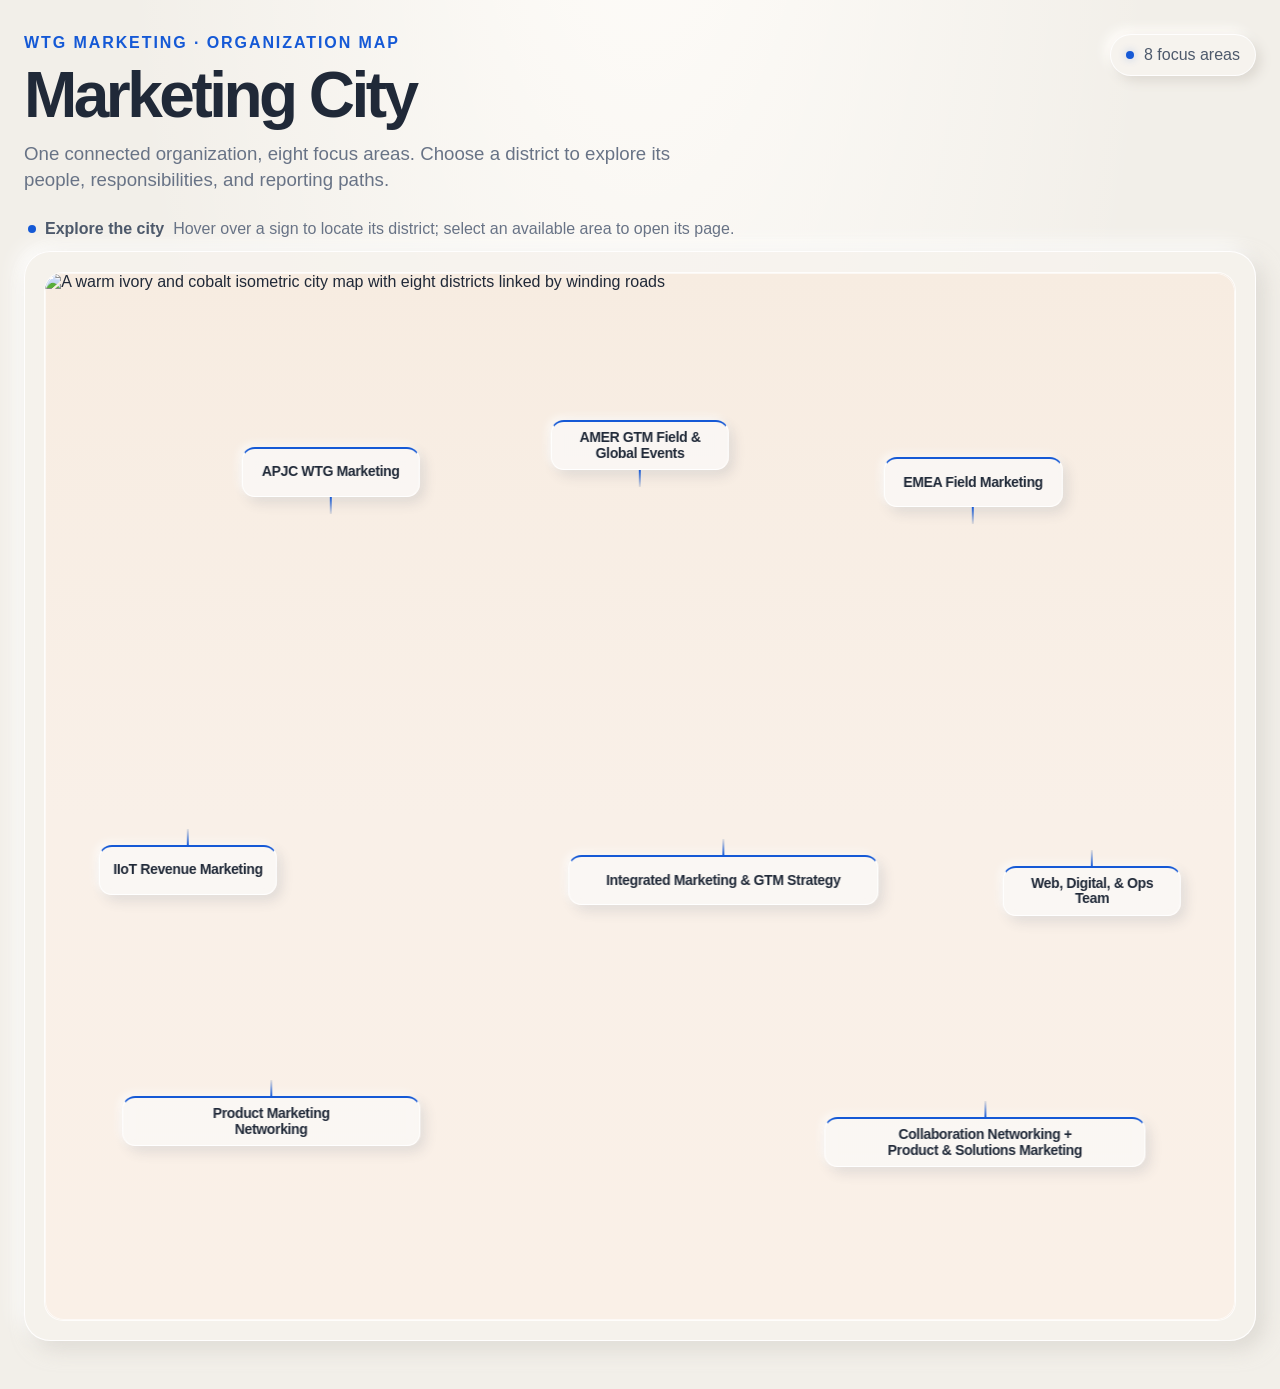
==== index.html @ 4ba30db3 "Add files via upload" ====
<!doctype html>
<html lang="en">
<head>
  <meta charset="utf-8">
  <meta name="viewport" content="width=device-width, initial-scale=1">
  <meta name="theme-color" content="#f2efe9">
  <title>WTG Marketing City</title>
  <style>
    :root {
      color-scheme: light;
      --canvas: #f2efe9;
      --panel: #f8f6f2;
      --ink: #202938;
      --muted: #687386;
      --muted-soft: #838b98;
      --blue: #1559d6;
      --line: #e0ddd7;
      font-family: Inter, ui-sans-serif, -apple-system, BlinkMacSystemFont, "Segoe UI", sans-serif;
      font-synthesis: none;
      text-rendering: optimizeLegibility;
    }
    * { box-sizing: border-box; }
    body {
      min-width: 320px;
      min-height: 100vh;
      margin: 0;
      color: var(--ink);
      background: radial-gradient(ellipse at 50% -20%, #fffdfa 0, transparent 58%), var(--canvas);
    }
    .page { width: min(100% - 48px, 1800px); margin: 0 auto; padding: 34px 0 48px; }
    .masthead { display: flex; justify-content: space-between; align-items: flex-start; gap: 28px; margin-bottom: 24px; }
    .eyebrow { margin: 0 0 12px; color: var(--blue); font-size: 12pt; font-weight: 700; letter-spacing: .12em; text-transform: uppercase; }
    h1 { margin: 0; font-size: clamp(34pt, 5vw, 48pt); line-height: .98; letter-spacing: -.055em; font-weight: 690; }
    .intro { max-width: 700px; margin: 14px 0 0; color: var(--muted); font-size: 14pt; line-height: 1.42; }
    .map-summary { display: flex; align-items: center; gap: 10px; padding: 11px 15px; border: 1px solid rgba(255,255,255,.96); border-radius: 999px; color: #4d596b; background: #f6f3ee; box-shadow: 5px 5px 12px #ddd9d2, -5px -5px 12px #fffdfa; font-size: 12pt; white-space: nowrap; }
    .map-summary::before { width: 8px; height: 8px; border-radius: 50%; background: var(--blue); content: ""; box-shadow: 0 0 9px rgba(21,89,214,.28); }
    .explore-hint { display: flex; align-items: center; gap: 9px; margin: 0 0 12px 4px; color: var(--muted); font-size: 12pt; line-height: 1.35; }
    .hint-dot { width: 8px; height: 8px; flex: 0 0 8px; border-radius: 50%; background: var(--blue); }
    .explore-hint strong { color: #4d596b; font-weight: 650; }
    .city-shell { padding: clamp(12px, 1.5vw, 22px); border: 1px solid rgba(255,255,255,.96); border-radius: 26px; background: rgba(246,243,238,.78); box-shadow: 8px 8px 20px rgba(204,200,193,.55), -7px -7px 20px rgba(255,255,255,.92); }
    .city-map { position: relative; min-height: 850px; height: min(1100px, 82vw); overflow: hidden; border: 1px solid rgba(255,255,255,.88); border-radius: 19px; isolation: isolate; background: linear-gradient(180deg, #f7ece1 0%, #f9f0e8 52%, #faf0e7 100%); }
    .city-art { position: absolute; inset: 0; z-index: 0; display: block; width: 100%; height: 100%; object-fit: contain; }
    .city-map::before { position: absolute; z-index: 1; inset: 0; background: transparent; pointer-events: none; content: ""; }
    .city-map::after { position: absolute; z-index: 4; inset: 0; border: 1px solid rgba(255,255,255,.62); border-radius: inherit; pointer-events: none; content: ""; }
    .district-card { --sign-accent: #a9b8cb; position: absolute; z-index: 2; top: var(--top); left: var(--left); display: flex; width: clamp(140px, 15%, 190px); min-height: 50px; align-items: center; justify-content: center; padding: 8px 10px; transform: translate(-50%, -50%); text-align: center; border: 1px solid rgba(255,255,255,.96); border-top: 2px solid var(--sign-accent); border-radius: 13px; color: var(--ink); background: rgba(250,248,245,.88); box-shadow: 5px 6px 13px rgba(53,67,91,.12), -3px -3px 8px rgba(255,255,255,.72); backdrop-filter: blur(6px); text-decoration: none; transition: transform .24s cubic-bezier(.2,.75,.25,1), box-shadow .24s ease, border-color .24s ease, background .24s ease; }
    .district-card.is-ready { --sign-accent: var(--blue); cursor: pointer; }
    .district-card:hover, .district-card:focus-visible, .district-card.is-active { z-index: 3; transform: translate(-50%, calc(-50% - 5px)); outline: none; border-color: #c6d6f4; background: rgba(255,254,252,.98); box-shadow: 9px 13px 24px rgba(46,66,103,.2), 0 0 0 3px rgba(21,89,214,.12); }
    .district-card:focus-visible { outline: 2px solid var(--blue); outline-offset: 3px; }
    .district-card::after { position: absolute; top: calc(100% + 1px); left: 50%; width: 2px; height: 17px; transform: translateX(-50%); background: linear-gradient(var(--sign-accent), rgba(119,139,170,.18)); content: ""; }
    .district-card[data-arrow="up"]::after { top: auto; bottom: calc(100% + 1px); background: linear-gradient(to top, var(--sign-accent), rgba(119,139,170,.18)); }
    .district-name { display: block; min-width: 0; font-size: 10.5pt; font-weight: 680; line-height: 1.1; letter-spacing: -.025em; }
    .district-card[data-area="01"] { --left: 24%; --top: 19%; }
    .district-card[data-area="02"] { --left: 50%; --top: 16.5%; }
    .district-card[data-area="03"] { --left: 78%; --top: 20%; }
    .district-card[data-area="04"] { --left: 12%; --top: 57%; }
    .district-card[data-area="05"] { --left: 57%; --top: 58%; width: clamp(250px, 26%, 330px); }
    .district-card[data-area="06"] { --left: 88%; --top: 59%; }
    .district-card[data-area="07"] { --left: 19%; --top: 81%; width: clamp(250px, 25%, 320px); }
    .district-card[data-area="08"] { --left: 79%; --top: 83%; width: clamp(270px, 27%, 330px); }
    .district-card.is-active { --sign-accent: var(--blue); }
    @media (max-width: 1000px) {
      .page { width: min(100% - 36px, 1800px); }
      .city-map { min-height: 760px; height: min(1000px, 86vw); }
      .district-card { width: clamp(128px, 15%, 170px); min-height: 48px; padding: 7px 9px; }
      .district-card[data-area="05"] { width: clamp(220px, 26%, 300px); }
      .district-card[data-area="07"] { width: clamp(220px, 25%, 280px); }
      .district-card[data-area="08"] { width: clamp(230px, 27%, 290px); }
      .district-name { font-size: 10pt; }
    }
    @media (max-width: 760px) {
      .masthead { flex-direction: column; gap: 16px; }
      .city-map { display: grid; height: auto; min-height: 0; grid-template-columns: repeat(2, minmax(0, 1fr)); gap: 10px; overflow: visible; padding: 10px; background: linear-gradient(180deg, #f7ece1 0%, #f9f0e8 52%, #faf0e7 100%); }
      .city-art { position: relative; z-index: 0; grid-column: 1 / -1; width: calc(100% + 20px); height: auto; margin: -10px -10px 4px; object-fit: contain; border-radius: 12px; }
      .district-card { position: relative; top: auto !important; left: auto !important; width: auto; min-height: 60px; padding: 8px 10px; transform: none; }
      .district-card[data-area="05"], .district-card[data-area="07"] { width: auto; }
      .district-card:hover, .district-card:focus-visible, .district-card.is-active { transform: translateY(-3px); }
      .district-card::after { display: none; }
      .city-map::before { display: none; }
      .city-map::after { z-index: 1; }
    }
    @media (max-width: 560px) {
      .page { width: min(100% - 28px, 1800px); padding-top: 25px; }
      .masthead { margin-bottom: 20px; }
      h1 { font-size: clamp(32pt, 10vw, 39pt); }
      .intro { font-size: 12pt; }
      .map-summary { font-size: 12pt; }
      .city-map { grid-template-columns: minmax(0, 1fr); }
      .city-art { grid-column: 1; }
      .district-card { min-height: 56px; padding: 8px 10px; }
      .city-shell { padding: 10px; }
    }
    @media (prefers-reduced-motion: reduce) {
      *, *::before, *::after { scroll-behavior: auto !important; transition-duration: .01ms !important; animation-duration: .01ms !important; }
      .city-art { transform: none !important; }
    }
  </style>
  <link rel="stylesheet" href="assets/layout-fixes.css">
</head>
<body>
  <main class="page">
    <header class="masthead">
      <div>
        <p class="eyebrow">WTG Marketing · Organization Map</p>
        <h1>Marketing City</h1>
        <p class="intro">One connected organization, eight focus areas. Choose a district to explore its people, responsibilities, and reporting paths.</p>
      </div>
      <div class="map-summary">8 focus areas</div>
    </header>

    <p class="explore-hint"><span class="hint-dot" aria-hidden="true"></span><strong>Explore the city</strong><span>Hover over a sign to locate its district; select an available area to open its page.</span></p>
    <section class="city-shell" aria-label="Marketing organization city map">
      <div class="city-map" id="cityMap">
        <img class="city-art" src="assets/marketing-city-ivory.png" alt="A warm ivory and cobalt isometric city map with eight districts linked by winding roads">
        <a class="district-card is-ready" data-area="01" href="apjc-wtg-marketing.html"><strong class="district-name">APJC WTG Marketing</strong></a>
        <a class="district-card is-ready" data-area="02" href="amer-gtm-field-global-events.html"><strong class="district-name">AMER GTM Field &amp; Global Events</strong></a>
        <a class="district-card is-ready" data-area="03" href="emea-field-marketing.html"><strong class="district-name">EMEA Field Marketing</strong></a>
        <a class="district-card is-ready" data-area="04" data-arrow="up" href="iiot-revenue-marketing.html"><strong class="district-name">IIoT Revenue Marketing</strong></a>
        <a class="district-card is-ready" data-area="05" data-arrow="up" href="integrated-marketing-gtm-strategy.html"><strong class="district-name">Integrated Marketing &amp; GTM Strategy</strong></a>
        <a class="district-card is-ready" data-area="06" data-arrow="up" href="web-digital-ops-team.html"><strong class="district-name">Web, Digital, &amp; Ops Team</strong></a>
        <a class="district-card is-ready" data-area="07" data-arrow="up" href="product-marketing-networking.html"><strong class="district-name">Product Marketing<br>Networking</strong></a>
        <a class="district-card is-ready" data-area="08" data-arrow="up" href="collaboration-networking-product-solutions-marketing.html"><strong class="district-name">Collaboration Networking +<br>Product &amp; Solutions Marketing</strong></a>
      </div>
    </section>
  </main>
  <script>
    const signs = [...document.querySelectorAll(".district-card[data-area]")];

    function highlightArea(area) {
      signs.forEach(sign => sign.classList.toggle("is-active", Boolean(area) && sign.dataset.area === area));
    }
    signs.forEach(sign => {
      sign.addEventListener("pointerenter", () => highlightArea(sign.dataset.area));
      sign.addEventListener("pointerleave", () => highlightArea(null));
      sign.addEventListener("focus", () => highlightArea(sign.dataset.area));
      sign.addEventListener("blur", () => highlightArea(null));
    });
  </script>
</body>
</html>
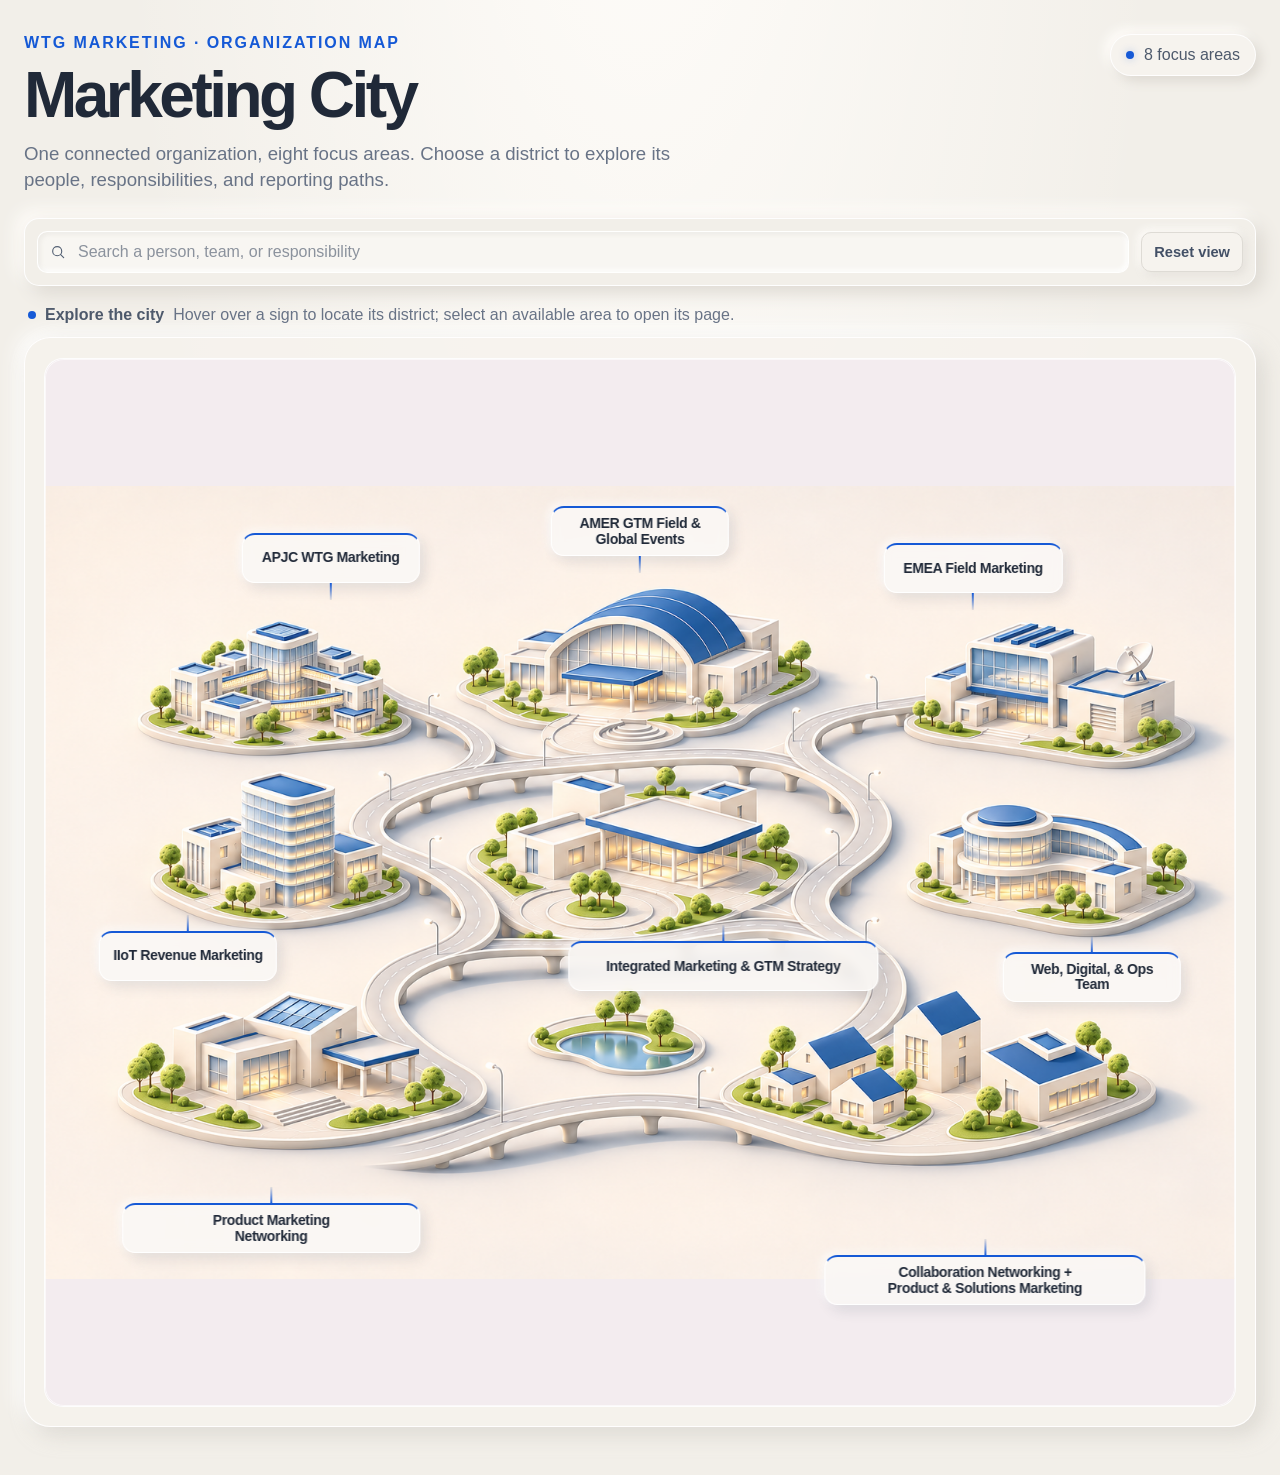
==== commit 442b7fe4: "Add files via upload" ====
--- a/index.html
+++ b/index.html
@@ -37,10 +37,34 @@
     .explore-hint { display: flex; align-items: center; gap: 9px; margin: 0 0 12px 4px; color: var(--muted); font-size: 12pt; line-height: 1.35; }
     .hint-dot { width: 8px; height: 8px; flex: 0 0 8px; border-radius: 50%; background: var(--blue); }
     .explore-hint strong { color: #4d596b; font-weight: 650; }
+    .city-toolbar { display: flex; align-items: center; gap: 12px; margin: 0 0 18px; padding: 12px; border: 1px solid rgba(255,255,255,.96); border-radius: 15px; background: #f2efe9; box-shadow: 7px 7px 18px #ddd9d2, -7px -7px 18px #fffdfa; }
+    .city-search-wrap { position: relative; flex: 1; }
+    .city-search-icon { position: absolute; top: 50%; left: 13px; width: 16px; height: 16px; transform: translateY(-50%); color: #546174; pointer-events: none; }
+    #citySearch { width: 100%; min-height: 42px; padding: 0 40px; color: var(--ink); border: 1px solid rgba(255,255,255,.96); border-radius: 10px; outline: 0; background: #f8f6f2; box-shadow: inset 2px 2px 5px rgba(188,184,177,.2), inset -2px -2px 5px #fff; font-size: 12pt; }
+    #citySearch::placeholder { color: #8b929d; }
+    #citySearch:focus { border-color: rgba(21,89,214,.48); background: #fff; }
+
+    .city-toolbar { position: relative; z-index: 10; }
+    .city-search-results { position: absolute; top: calc(100% + 8px); left: 12px; z-index: 20; width: calc(100% - 122px); max-height: min(420px, 60vh); overflow: auto; padding: 7px; border: 1px solid rgba(255,255,255,.98); border-radius: 14px; background: #f8f6f2; box-shadow: 8px 12px 28px rgba(47,55,68,.18), -4px -4px 12px #fff; }
+    .city-search-results[hidden] { display: none; }
+    .city-search-option { display: grid; grid-template-columns: minmax(0,1fr) auto; gap: 2px 12px; width: 100%; padding: 10px 12px; border: 0; border-radius: 9px; color: var(--ink); background: transparent; text-align: left; text-decoration: none; cursor: pointer; }
+    .city-search-option:hover, .city-search-option.is-active, .city-search-option:focus-visible { outline: none; background: #eaf0fa; }
+    .city-search-option strong { overflow: hidden; font-size: 11pt; font-weight: 680; text-overflow: ellipsis; white-space: nowrap; }
+    .city-search-option small { grid-column: 1 / -1; overflow: hidden; color: var(--muted); font-size: 9.5pt; line-height: 1.25; text-overflow: ellipsis; white-space: nowrap; }
+    .city-search-option .result-area { grid-column: 2; grid-row: 1; align-self: center; color: var(--blue); font-size: 9pt; text-align: right; }
+    .city-search-empty { padding: 13px 12px; color: var(--muted); font-size: 10.5pt; }
+    @media (max-width: 760px) { .city-search-results { top: calc(100% + 8px); left: 12px; width: calc(100% - 24px); } }
+
+    .city-search-clear, .city-search-reset { min-height: 40px; padding: 0 12px; border: 1px solid #dedbd5; border-radius: 10px; color: #435066; background: #f6f3ee; box-shadow: 3px 3px 8px rgba(203,199,192,.35), -3px -3px 8px #fffdfa; cursor: pointer; font-size: 11pt; font-weight: 620; }
+    .city-search-clear { display: none; position: absolute; top: 50%; right: 7px; width: 28px; height: 28px; min-height: 0; padding: 0; transform: translateY(-50%); border: 0; background: transparent; box-shadow: none; }
+    .city-search-wrap.has-value .city-search-clear { display: block; }
+    .city-search-clear:hover, .city-search-reset:hover { color: var(--blue); border-color: #c8d6f0; }
+    .city-empty-state { display: none; margin: 16px 0 0; padding: 24px; color: var(--muted); text-align: center; border: 1px dashed #c9c6c0; border-radius: 14px; }
+    .district-card.search-hidden { display: none; }
     .city-shell { padding: clamp(12px, 1.5vw, 22px); border: 1px solid rgba(255,255,255,.96); border-radius: 26px; background: rgba(246,243,238,.78); box-shadow: 8px 8px 20px rgba(204,200,193,.55), -7px -7px 20px rgba(255,255,255,.92); }
-    .city-map { position: relative; min-height: 850px; height: min(1100px, 82vw); overflow: hidden; border: 1px solid rgba(255,255,255,.88); border-radius: 19px; isolation: isolate; background: linear-gradient(180deg, #f7ece1 0%, #f9f0e8 52%, #faf0e7 100%); }
+    .city-map { position: relative; min-height: 850px; height: min(1100px, 82vw); overflow: hidden; border: 1px solid rgba(255,255,255,.88); border-radius: 19px; isolation: isolate; background: #f3ecef; }
     .city-art { position: absolute; inset: 0; z-index: 0; display: block; width: 100%; height: 100%; object-fit: contain; }
-    .city-map::before { position: absolute; z-index: 1; inset: 0; background: transparent; pointer-events: none; content: ""; }
+    .city-map::before { display: none; }
     .city-map::after { position: absolute; z-index: 4; inset: 0; border: 1px solid rgba(255,255,255,.62); border-radius: inherit; pointer-events: none; content: ""; }
     .district-card { --sign-accent: #a9b8cb; position: absolute; z-index: 2; top: var(--top); left: var(--left); display: flex; width: clamp(140px, 15%, 190px); min-height: 50px; align-items: center; justify-content: center; padding: 8px 10px; transform: translate(-50%, -50%); text-align: center; border: 1px solid rgba(255,255,255,.96); border-top: 2px solid var(--sign-accent); border-radius: 13px; color: var(--ink); background: rgba(250,248,245,.88); box-shadow: 5px 6px 13px rgba(53,67,91,.12), -3px -3px 8px rgba(255,255,255,.72); backdrop-filter: blur(6px); text-decoration: none; transition: transform .24s cubic-bezier(.2,.75,.25,1), box-shadow .24s ease, border-color .24s ease, background .24s ease; }
     .district-card.is-ready { --sign-accent: var(--blue); cursor: pointer; }
@@ -55,8 +79,8 @@
     .district-card[data-area="04"] { --left: 12%; --top: 57%; }
     .district-card[data-area="05"] { --left: 57%; --top: 58%; width: clamp(250px, 26%, 330px); }
     .district-card[data-area="06"] { --left: 88%; --top: 59%; }
-    .district-card[data-area="07"] { --left: 19%; --top: 81%; width: clamp(250px, 25%, 320px); }
-    .district-card[data-area="08"] { --left: 79%; --top: 83%; width: clamp(270px, 27%, 330px); }
+    .district-card[data-area="07"] { --left: 19%; --top: 83%; width: clamp(250px, 25%, 320px); }
+    .district-card[data-area="08"] { --left: 79%; --top: 88%; width: clamp(270px, 27%, 330px); }
     .district-card.is-active { --sign-accent: var(--blue); }
     @media (max-width: 1000px) {
       .page { width: min(100% - 36px, 1800px); }
@@ -69,7 +93,9 @@
     }
     @media (max-width: 760px) {
       .masthead { flex-direction: column; gap: 16px; }
-      .city-map { display: grid; height: auto; min-height: 0; grid-template-columns: repeat(2, minmax(0, 1fr)); gap: 10px; overflow: visible; padding: 10px; background: linear-gradient(180deg, #f7ece1 0%, #f9f0e8 52%, #faf0e7 100%); }
+      .city-toolbar { flex-wrap: wrap; }
+      .city-search-wrap { flex-basis: 100%; }
+      .city-map { display: grid; height: auto; min-height: 0; grid-template-columns: repeat(2, minmax(0, 1fr)); gap: 10px; overflow: visible; padding: 10px; background: #f3ecef; }
       .city-art { position: relative; z-index: 0; grid-column: 1 / -1; width: calc(100% + 20px); height: auto; margin: -10px -10px 4px; object-fit: contain; border-radius: 12px; }
       .district-card { position: relative; top: auto !important; left: auto !important; width: auto; min-height: 60px; padding: 8px 10px; transform: none; }
       .district-card[data-area="05"], .district-card[data-area="07"] { width: auto; }
@@ -107,33 +133,153 @@
       <div class="map-summary">8 focus areas</div>
     </header>
 
+    <div class="city-toolbar" role="search" aria-label="Search people and focus areas">
+      <label class="city-search-wrap">
+        <svg class="city-search-icon" viewBox="0 0 24 24" fill="none" aria-hidden="true"><circle cx="10.8" cy="10.8" r="6.8" stroke="currentColor" stroke-width="1.7"/><path d="m16 16 4.5 4.5" stroke="currentColor" stroke-width="1.7" stroke-linecap="round"/></svg>
+        <input id="citySearch" type="text" placeholder="Search a person, team, or responsibility" autocomplete="off" role="combobox" aria-autocomplete="list" aria-controls="citySearchResults" aria-expanded="false" aria-label="Search a person, team, or responsibility">
+        <button class="city-search-clear" type="button" aria-label="Clear search">×</button>
+      </label>
+      <div class="city-search-results" id="citySearchResults" role="listbox" aria-label="People matches" hidden></div>
+      <button class="city-search-reset" type="button">Reset view</button>
+    </div>
+
     <p class="explore-hint"><span class="hint-dot" aria-hidden="true"></span><strong>Explore the city</strong><span>Hover over a sign to locate its district; select an available area to open its page.</span></p>
     <section class="city-shell" aria-label="Marketing organization city map">
       <div class="city-map" id="cityMap">
         <img class="city-art" src="assets/marketing-city-ivory.png" alt="A warm ivory and cobalt isometric city map with eight districts linked by winding roads">
-        <a class="district-card is-ready" data-area="01" href="apjc-wtg-marketing.html"><strong class="district-name">APJC WTG Marketing</strong></a>
-        <a class="district-card is-ready" data-area="02" href="amer-gtm-field-global-events.html"><strong class="district-name">AMER GTM Field &amp; Global Events</strong></a>
-        <a class="district-card is-ready" data-area="03" href="emea-field-marketing.html"><strong class="district-name">EMEA Field Marketing</strong></a>
-        <a class="district-card is-ready" data-area="04" data-arrow="up" href="iiot-revenue-marketing.html"><strong class="district-name">IIoT Revenue Marketing</strong></a>
-        <a class="district-card is-ready" data-area="05" data-arrow="up" href="integrated-marketing-gtm-strategy.html"><strong class="district-name">Integrated Marketing &amp; GTM Strategy</strong></a>
-        <a class="district-card is-ready" data-area="06" data-arrow="up" href="web-digital-ops-team.html"><strong class="district-name">Web, Digital, &amp; Ops Team</strong></a>
-        <a class="district-card is-ready" data-area="07" data-arrow="up" href="product-marketing-networking.html"><strong class="district-name">Product Marketing<br>Networking</strong></a>
-        <a class="district-card is-ready" data-area="08" data-arrow="up" href="collaboration-networking-product-solutions-marketing.html"><strong class="district-name">Collaboration Networking +<br>Product &amp; Solutions Marketing</strong></a>
+        <a class="district-card is-ready" data-area="01" data-search="APJC WTG Marketing — Team Map Back to Marketing City APJC WTG Marketing Team FY27 Meet the APJC marketing team, explore its regional focus areas, and find the right person to connect with. FTE Contractor SOW × Reset view Saleema Syed VP, GTM &amp; Growth Marketing Collab · Networking · Infra · IIoT FTE Leadership support Kendys Carrizo Executive Assistant FTE Savannah Ober Chief of Staff FTE APJC WTG Marketing Chris Bowman Sr Director of Marketing APJC FTE Focus areas Regional Product &amp; Solutions Marketing ZL Zijin Lim (CO/EN) Regional Product &amp; Solutions Marketing Leader · APJC FTE RW Roslyn Wong (IWE) Intelligent Workplaces Marketing Manager · APJC FTE CY Cindy Yeo (CO) Collaboration Marketing Manager (Suite &amp; CX) · APJC Contractor SS Shelley Staub (EN) Networking Marketing Manager · APJC Contractor India Marketing &amp; Demand Centre SP Srisha Permude India Marketing and Demand Centre Manager · APJC FTE Demand generation &amp; operations SS Sumeet Singh APJC LDR Manager · Lead Development Team SOW YP Yamini Prashar Lead Development Rep · APJC CX / Calling / Suite SOW VK Vibha Khosla Lead Development Rep · APJC CX / Calling / Suite SOW SS Shristi Singh APJC Ops and lead acceleration SOW SK Sanjana Kumari Lead Development Rep · APJC CX / Calling / Suite SOW NS Nikita Singh CX / EN Events lead SOW MK Manish Kumar Lead Development Rep · APJC IW SOW Japan Marketing AY Aiko Yasuda Japan Marketing Manager FTE ANZ Marketing TB TBH ANZ Marketing Manager Open headcount Asia Field Marketing YM Yukako Muramatsu Asia Field Marketing Manager (GC / KR / ASEAN) Contractor No people match that search. Team map · Return to Marketing City" href="apjc-wtg-marketing.html"><strong class="district-name">APJC WTG Marketing</strong></a>
+        <a class="district-card is-ready" data-area="02" data-search="AMER GTM Field &amp; Global Events — Team Map Back to Marketing City AMER GTM Field &amp; Global Events Meet the field marketing and global events teams supporting regional programs and customer experiences. FTE Contractor Open headcount × Reset view Saleema Syed VP, GTM &amp; Growth Marketing Collab · Networking · Infra · IIoT FTE Leadership support Kendys Carrizo Executive Assistant FTE Savannah Ober Chief of Staff FTE AMER GTM Field &amp; Global Events JB Julie Berg Director, AMER GTM Field &amp; Global Events FTE Focus areas AMER Field Marketing Bailee Marcum Leader, AMER Field Marketing FTE Team Julia Hart Digital, ABX &amp; Partner Lead FTE Taylor Uptagrafft Strategic Program Lead FTE Ileana Flores Regional Execution Lead FTE AA Adesuwa Avere Operations Coordinator Contractor Field Marketing Samantha Johnson Lead, Field Marketing FTE Regional Field Marketing Hayley Miller Field Marketing Manager FTE Marketing Programs Russ LaFleur Marketing Manager FTE Marketing Programs Ashley Taylor Marketing Manager FTE AH Anne Heitman Marketing Manager Contractor EP Elizabeth Prince Marketing Manager Contractor Global Events Lisa Vogel Leader, Global Events Manager FTE Team OH Open Headcount Global Events Manager · Sponsorships &amp; Partner Conferences Open headcount Joanna Johnson Global Events Manager FTE Yvonne deFuria Global Events Manager FTE Marketing Programs JP Joe Panzarella Marketing Manager Contractor Global Events Brittany Lewis Global Events Manager FTE No people match that search. Team map · Return to Marketing City" href="amer-gtm-field-global-events.html"><strong class="district-name">AMER GTM Field &amp; Global Events</strong></a>
+        <a class="district-card is-ready" data-area="03" data-search="EMEA Field Marketing — Team Map Back EMEA Field Marketing Meet the people behind EMEA Field Marketing, explore the focus areas, and find the right person for a question. 18 people · 5 focus areas FTE Contractor Maternity Leave Search people and responsibilities × Select a person to open their profile Reset view Saleema Syed VP, GTM &amp; Growth Marketing Collab · Networking · Infra · IIoT Leadership support Kendys Carrizo Executive Assistant Savannah Ober Chief of Staff EMEA Field Marketing Blossom Furtado Director Marketing, WTG Focus areas Click a person to view responsibilities and reporting path Collab Field &amp; Partner Marketing Natasha Patel MEA WTG Marketing Lead FTE MM Magali Mitaux South WTG Marketing Lead FTE NJ Nicholo Jallores Collaboration Marketing Manager FTE TG Tash Gardner UK&amp;I WTG Marketing Lead FTE NL Natalia Lysenko Germany &amp; North WTG Marketing Lead FTE TM Tijana Marjanovic WTG Events Manager Contractor EN Product Events Team Amy Newton Devices, CX, MSFT &amp; Networking Marketing Lead Maternity Leave KS Katie Sneddon WTG Events Manager FTE GH Gillian Harris (Mat Cover) Senior Marketing Manager Contractor MM Marie Morkeh-Yamson Networking Events Manager Contractor JC Joanna Cappalonga Networking Events Manager Contractor IWE Field Marketing YS Yeshima Singh IWE Events Manager Contractor Demand Generation Rachel Parkins Collaboration Marketing Manager Maternity Leave PMO AP Alisha Pinto WTG Marketing Operations Manager FTE No matches. Try a person, team, or responsibility. People directory SS Person name Responsibilities Reporting path Who to contact Contact details aren’t included in this sample. Use the reporting path above to find the next person to ask." href="emea-field-marketing.html"><strong class="district-name">EMEA Field Marketing</strong></a>
+        <a class="district-card is-ready" data-area="04" data-search="IIoT Revenue Marketing — Team Map Back IIoT Revenue Marketing A clear view of the people, teams, and responsibilities behind Revenue Marketing. Select anyone to see what they do and where to go with a question. 10 people · 4 focus areas FTE Contractor Search people and responsibilities × Select a person to open their profile Reset view Saleema Syed VP, GTM &amp; Growth Marketing Collab · Networking · Infra · IIoT Leadership support Kendys Carrizo Executive Assistant Savannah Ober Chief of Staff IIoT Revenue Marketing Olivia Vickers Revenue Marketing Leader, IIoT · Leads four focus areas FTE Focus areas Click a person to view responsibilities and reporting path Digital &amp; Physical Events CG Christina Gonzalez Event Marketing Contractor SEO / AEO JM Jennifer McHugh Customer Marketing FTE Social, Creative, Brand SS Savanna Simmank Brand Marketing FTE Email Campaigns, ABM, SalesConnect TE Tory Elliot Lifecycle Marketing FTE SN Sunilkumar Nejakar Digital Marketing Manager Contractor BW Bridget Wald Digital Marketing Manager Contractor No matches. Try a person, team, or responsibility. People directory SS Person name Responsibilities Reporting path Who to contact Contact details aren’t included in this sample. Use the reporting path above to find the next person to ask." data-arrow="up" href="iiot-revenue-marketing.html"><strong class="district-name">IIoT Revenue Marketing</strong></a>
+        <a class="district-card is-ready" data-area="05" data-search="Integrated Marketing &amp; GTM Strategy — Team Map Back to Marketing City Integrated Marketing &amp; GTM Strategy Explore the teams shaping integrated campaigns, marketing strategy, global programs, and go-to-market execution. FTE Contractor × Reset view Saleema Syed VP, GTM &amp; Growth Marketing Collab · Networking · Infra · IIoT FTE Leadership support Kendys Carrizo Executive Assistant FTE Savannah Ober Chief of Staff FTE Integrated Marketing &amp; GTM Strategy Ian Michiels Sr. Director, WTG Marketing Strategy &amp; GTM Execution FTE Leadership support VG Vanessa Garcia Executive Assistant Contractor Focus areas Collaboration Global Integrated &amp; ABM RR Robyn Rawlings Sr. Director, Campaigns, Content &amp; Performance Marketing FTE Content &amp; Campaigns DS Derek Stevens Marketing Manager FTE CB Caitlin Barrett Marketing Manager FTE IT Iringa Triplett Webinar Program Contractor LY Lisa Young Copy Editor / Writer Contractor Performance Marketing CM Cristal Marquez Marketing Manager FTE KC Kristin Cowhey Adoption Programs, User Group &amp; Experts FTE Global ABX &amp; SDRs JC Joyce Chuang Director, Marketing FTE TK Tina Kuan Leader, Marketing FTE MN Mark Neath Leader, Business Development FTE TC Tim Colegate-Smith Business Development Manager FTE JF John Ferreira Business Development Manager FTE DF Donnell Fields Business Development Manager Contractor TB TBH Business Development Manager Contractor BH Bruce Hayes Program Lead (CTO) Contractor DK Dominika Karpiuk Business Development Rep (CTO) Contractor PT Paul Trauberman Business Development Rep (CTO) Contractor WH Warrne Ham Business Development Rep (CTO) Contractor WTG Marketing Strategy &amp; PMO PMO NC Nidhima Chadha Project / Program Management FTE LN Laura Nelson Project / Program Management Contractor Strategy &amp; GTM Networking PMM &amp; Central Marketing Liaison AP Andrew Pearson Director, Marketing FTE Infra GTM Strategy No people match that search. Team map · Return to Marketing City" data-arrow="up" href="integrated-marketing-gtm-strategy.html"><strong class="district-name">Integrated Marketing &amp; GTM Strategy</strong></a>
+        <a class="district-card is-ready" data-area="06" data-search="Web, Digital &amp; Ops Team — Team Map Back to Marketing City Web, Digital &amp; Ops Team Explore the teams building digital experiences, marketing operations, analytics, and web strategy. FTE Contractor × Reset view Saleema Syed VP, GTM &amp; Growth Marketing Collab · Networking · Infra · IIoT FTE Leadership support Kendys Carrizo Executive Assistant FTE Savannah Ober Chief of Staff FTE Web, Digital &amp; Ops Team Pradeep Dasarathan Sr. Director – Web &amp; Digital Marketing, Collaboration FTE Leadership support SU Silva Umarova Project Manager Contractor Focus areas Platform &amp; Insights JP John Paccio Leader, Platform &amp; Insights · San Jose FTE Team GW Graham Williams Business Intelligence Manager FTE MD Meghana Dayananda Developer FTE Marketing Analytics MS Megan Smith Leader, Marketing Analytics · San Jose FTE Marketing Ops &amp; Web Execution VN Vijay Neelakandan Leader, Web &amp; Marketing Ops · San Jose FTE Team GC Gowreeswaran Chandrasekaran UI Engineer FTE AG Akshara Giridhara QA Engineer FTE RV Rahul Vilas Kulkarni Adobe Architect &amp; Software Engineer FTE RG Ranjithreddy Gutha Localization &amp; MarTech Developer FTE DC Dana Ciarlariello Marketing Ops Manager FTE PCS Punith C S Developer FTE BD Bhushan Bhim Divale Developer FTE Web Strategy &amp; SEO Marketing JW James Williams Leader, Web Strategy (Webex.com, CPaaS) Digital Marketing · UK FTE Team RJ Rhys Jones Digital Marketing &amp; Marketing Ops FTE IT Isobel Trimble Digital Marketing FTE AC Adam Cummings Developer FTE No people match that search. Team map · Return to Marketing City" data-arrow="up" href="web-digital-ops-team.html"><strong class="district-name">Web, Digital, &amp; Ops Team</strong></a>
+        <a class="district-card is-ready" data-area="07" data-search="Product Marketing Networking — Team Map Back to Marketing City Product Marketing Networking Explore the teams shaping Networking PINs, Platform, API, Assurance, and Industry product marketing. FTE Contractor × Reset view Bassam Khan VP, Product Marketing Networking FTE Leadership support VG Vanessa Garcia Executive Assistant Contractor JF Juliet Friedman Chief of Staff FTE Focus areas Networking PINs GS Grant Shirk (CA) Sr. Director · Product Marketing, Networking PINs FTE Wireless and IoT JT Josh van Tonder Director, Wireless FTE AN Amrit Nijjer Wireless FTE LA Lesly Anzo Wireless, Sensors FTE Switching TC Thomas Clavel Director, Switching FTE GG Gabriel Geller Switching · On leave FTE SF Summer Faruqi Switching FTE AC Albert Chiang Switching Contractor SH Sophia Hsieh Switching Contractor Routing KG Kiran Ghodgegaonkar Director, Routing FTE DC Devin Creer Routing, Security &amp; PQC FTE AS Abdi Saeedabadi Routing, AI Infra &amp; Unified Branch FTE IIoT PP Preethy Padmanabhan (CA) Director, Industrial FTE FM Fabien Maisl Product Marketing Leader FTE EK Emily Kasman Transportation &amp; Industrial Security FTE JF John Filitz Industrial Security FTE HT Henry Teichert Industrial Routing and Utilities FTE PC Patricia Costa Industrial Wireless, Oil &amp; Gas FTE EK Eric Kim PMM, Industrial AI FTE EH Erin Hatfield PMM, Enablement and Launch Ops Contractor Platform, API, Assurance Networking Platforms MK Miriam Kung Networking Platforms FTE MA Monisha Alfaro Licensing &amp; Workflows FTE API and Marketplace NN Ana Nennig Marketplace, Dev &amp; API FTE AK Alex Kim PMM, API Contractor Assurance DP David Puzas ThousandEyes &amp; Assurance FTE JZ Jonathan Zarkower Employee Digital Experience &amp; Competitive Intelligence FTE Industry AL Ana Leung Verticals, Industry, Competitive Marketing Contractor No people match that search. Team map · Return to Marketing City" data-arrow="up" href="product-marketing-networking.html"><strong class="district-name">Product Marketing<br>Networking</strong></a>
+        <a class="district-card is-ready" data-area="08" data-search="Collaboration Networking + Product &amp; Solutions Marketing — Team Map Back to Marketing City Collaboration Networking + Product &amp; Solutions Marketing Explore the teams supporting customer and employee experiences, training, collaboration, networking, and future-proof workplace solutions. FTE Contractor Open headcount × Reset view Craig Burnham VP · Product Marketing, Collaboration Solutions Marketing, FPW FTE Leadership support Kendys Carrizo Executive Assistant FTE AC Amanda Crain Chief of Staff FTE Focus areas Customer Experience MP Manu Parhar Director, Product Marketing FTE Team JS Jessica Smith Director, Product Marketing (CCaaS) FTE PG Paula Goldrich Leader, Marketing (CPaaS) FTE SW Sam Watson Product Marketing Manager FTE Employee Experience CL Caitlin Lacey Director, Product Marketing FTE Suite TT Tenev Takahashi Product Marketing Manager FTE MS Molita Sorishochamaki Product Marketing Manager FTE Devices AJ Andy Johnston Leader, Product Marketing FTE MS Marte Sannesmoen Product Marketing Manager FTE GG György Gyarmati Product Marketing Manager FTE MR Marisa Rutti Product Marketing Manager FTE Customer Training (Webex Academy) CW Caroline Wright Director, Learning &amp; Development FTE Webex Training LH Laura Hamill Leader, Webex Training FTE Team CD Clare Davis Webex Trainer FTE SP Susan Parrish Webex Trainer FTE VM Vanesa Melendez Webex Trainer Contractor Learning Content AM Arnold Murray Leader, Learning Content FTE Team CR Caroline Reilly Instructional Designer Contractor JB Jamie Bissonnette Instructional Designer FTE DG Dan Gallant Instructional Designer FTE JJ Joseph Jenkins Instructional Designer Contractor AP Aadila Patel Instructional Designer Contractor AS Alexandra Scarpello Instructional Designer Contractor Learning Experience JH Jeff Hubbard Leader, Learning Experience FTE Team DW Donna Wyvill Experience Admin Contractor EN Emanuel Nascimento Instructional Designer Contractor Solutions Marketing, Future Proof Workplace SE Scott Edwards Director, Solutions &amp; Customer Advocacy FTE Launches CT Christina Torok (WA) Director, Product Marketing FTE Team JP Jill Purse Product Marketing Manager (Networking) FTE SS Shilpi Sneha Product Marketing Manager (Networking) FTE LR Lindsey Rein Launches Marketing (Collab) Contractor TB TBH — Leader Solutions Marketing · Req 2015383 Open headcount Customer Advocacy CG Courtenay Godshall Director, Product Marketing FTE Team DW Dik Whitten Marketing Manager FTE ML Melody Leatherbury Marketing Manager FTE TB TBH — Customer Advocacy Customer Advocacy Marketing Manager · Req 2016128 Open headcount AgenticOps KR Kris Rangarajan AgenticOps &amp; Thought Leadership FTE Team GM George Mokdessi Product Marketing Manager FTE KH Karen Hobert Program Manager Contractor TB TBH — Senior Solutions Marketing AI for EN · Req 2015081 Open headcount TB TBH — Content Marketing Marketing Manager, AI for EN · Req 2015080 Open headcount No people match that search. Team map · Return to Marketing City" data-arrow="up" href="collaboration-networking-product-solutions-marketing.html"><strong class="district-name">Collaboration Networking +<br>Product &amp; Solutions Marketing</strong></a>
       </div>
     </section>
+    <p class="city-empty-state" role="status">No people or focus areas match that search.</p>
   </main>
+  <script src="assets/people-directory.js"></script>
   <script>
     const signs = [...document.querySelectorAll(".district-card[data-area]")];
-
-    function highlightArea(area) {
-      signs.forEach(sign => sign.classList.toggle("is-active", Boolean(area) && sign.dataset.area === area));
-    }
+    const citySearch = document.querySelector("#citySearch");
+    const citySearchWrap = document.querySelector(".city-search-wrap");
+    const citySearchClear = document.querySelector(".city-search-clear");
+    const citySearchReset = document.querySelector(".city-search-reset");
+    const resultsMenu = document.querySelector("#citySearchResults");
+    const cityEmptyState = document.querySelector(".city-empty-state");
+    const people = window.PEOPLE_DIRECTORY || [];
+    let activeResult = -1;
+    let currentMatches = [];
+
+    const normalize = value => value.normalize("NFD").replace(/[\u0300-\u036f]/g, "").toLocaleLowerCase().replace(/\s+/g, " ").trim();
+    const closeResults = () => {
+      resultsMenu.hidden = true;
+      citySearch.setAttribute("aria-expanded", "false");
+      citySearch.removeAttribute("aria-activedescendant");
+      activeResult = -1;
+    };
+    const setActiveResult = index => {
+      const options = [...resultsMenu.querySelectorAll("[role=option]")];
+      if (!options.length) return;
+      activeResult = (index + options.length) % options.length;
+      options.forEach((option, i) => {
+        const active = i === activeResult;
+        option.classList.toggle("is-active", active);
+        option.setAttribute("aria-selected", String(active));
+      });
+      citySearch.setAttribute("aria-activedescendant", options[activeResult].id);
+      options[activeResult].scrollIntoView({ block: "nearest" });
+    };
+    const openPerson = person => {
+      const target = new URL(person.href, window.location.href);
+      target.searchParams.set("q", person.name);
+      window.location.href = target.href;
+    };
+    const renderResults = (matches, query) => {
+      resultsMenu.replaceChildren();
+      activeResult = -1;
+      if (!query) { closeResults(); return; }
+      if (!matches.length) {
+        const empty = document.createElement("div");
+        empty.className = "city-search-empty";
+        empty.textContent = "No people match that search.";
+        resultsMenu.append(empty);
+      } else {
+        matches.forEach((person, index) => {
+          const option = document.createElement("a");
+          option.className = "city-search-option";
+          option.id = `citySearchOption${index}`;
+          option.setAttribute("role", "option");
+          option.setAttribute("aria-selected", "false");
+          const destination = new URL(person.href, window.location.href);
+          if (person.kind === "area") {
+            destination.searchParams.set("q", query);
+            destination.searchParams.delete("person");
+          } else {
+            destination.searchParams.delete("q");
+            destination.searchParams.set("person", person.name);
+          }
+          option.href = destination.href;
+          option.addEventListener("pointerenter", () => setActiveResult(index));
+          const name = document.createElement("strong");
+          name.textContent = person.name;
+          const area = document.createElement("span");
+          area.className = "result-area";
+          area.textContent = person.kind === "area" ? "Focus area" : person.areas.length > 1 ? `${person.areas.length} focus areas` : person.areas[0];
+          const detail = document.createElement("small");
+          detail.textContent = person.kind === "area" ? "Open this area" : person.title || person.areas.join(" · ");
+          option.append(name, area, detail);
+          resultsMenu.append(option);
+        });
+      }
+      resultsMenu.hidden = false;
+      citySearch.setAttribute("aria-expanded", "true");
+    };
+    function filterDistricts() {
+      const rawQuery = citySearch.value.trim();
+      const query = normalize(rawQuery);
+      citySearchWrap.classList.toggle("has-value", Boolean(rawQuery));
+      currentMatches = query ? people.filter(person => normalize(`${person.name} ${person.title} ${person.areas.join(" ")}`).includes(query)) : [];
+      const areaMatches = query ? signs
+        .filter(sign => normalize(sign.querySelector(".district-name")?.textContent || "").includes(query))
+        .map(sign => ({ name: sign.querySelector(".district-name")?.textContent.trim() || "Focus area", title: "", areas: [], href: sign.getAttribute("href"), kind: "area" })) : [];
+      currentMatches.sort((a, b) => {
+        const an = normalize(a.name), bn = normalize(b.name);
+        const ar = an === query ? 0 : an.startsWith(query) ? 1 : 2;
+        const br = bn === query ? 0 : bn.startsWith(query) ? 1 : 2;
+        return ar - br || an.localeCompare(bn);
+      });
+      const matchingPages = new Set([...currentMatches, ...areaMatches].map(person => person.href));
+      signs.forEach(sign => {
+        const areaMatch = query && normalize(sign.querySelector(".district-name")?.textContent || "").includes(query);
+        sign.classList.toggle("search-hidden", Boolean(query) && !matchingPages.has(sign.getAttribute("href")) && !areaMatch);
+      });
+      if (cityEmptyState) cityEmptyState.style.display = query && !currentMatches.length && !signs.some(sign => !sign.classList.contains("search-hidden")) ? "block" : "none";
+      renderResults([...areaMatches, ...currentMatches], rawQuery);
+    }
+
+    citySearch.addEventListener("input", filterDistricts);
+    citySearch.addEventListener("focus", () => { if (citySearch.value.trim()) filterDistricts(); });
+    citySearch.addEventListener("keydown", event => {
+      const options = resultsMenu.querySelectorAll("[role=option]");
+      if (event.key === "ArrowDown" && !resultsMenu.hidden && options.length) { event.preventDefault(); setActiveResult(activeResult + 1); }
+      else if (event.key === "ArrowUp" && !resultsMenu.hidden && options.length) { event.preventDefault(); setActiveResult(activeResult < 0 ? options.length - 1 : activeResult - 1); }
+      else if (event.key === "Enter" && !resultsMenu.hidden && activeResult >= 0 && options[activeResult]) { event.preventDefault(); options[activeResult].click(); }
+      else if (event.key === "Escape") closeResults();
+    });
+    citySearchClear.addEventListener("click", () => { citySearch.value = ""; filterDistricts(); citySearch.focus(); });
+    citySearchReset.addEventListener("click", () => { citySearch.value = ""; filterDistricts(); citySearch.focus(); });
+    document.addEventListener("pointerdown", event => { if (!event.target.closest(".city-toolbar")) closeResults(); });
     signs.forEach(sign => {
       sign.addEventListener("pointerenter", () => highlightArea(sign.dataset.area));
       sign.addEventListener("pointerleave", () => highlightArea(null));
       sign.addEventListener("focus", () => highlightArea(sign.dataset.area));
       sign.addEventListener("blur", () => highlightArea(null));
     });
+    const initialQuery = new URLSearchParams(window.location.search).get("q");
+    if (initialQuery) citySearch.value = initialQuery;
+    filterDistricts();
   </script>
 </body>
 </html>
--- a/assets/layout-fixes.css
+++ b/assets/layout-fixes.css
@@ -0,0 +1,88 @@
+/* Shared small-screen wrapping and card rhythm for all focus-area pages. */
+html,
+body {
+  width: 100%;
+  max-width: 100%;
+  overflow-x: clip;
+}
+
+.page,
+.shell,
+#app,
+.group-grid,
+.group,
+.domain-grid,
+.domain,
+.specialty-grid,
+.specialty,
+.division,
+.team-column,
+.team-people,
+.group-content,
+.subgroup {
+  min-width: 0;
+  max-width: 100%;
+}
+
+.subgroup {
+  display: flex;
+  flex-direction: column;
+}
+
+.person-card,
+.person-node {
+  min-width: 0;
+  max-width: 100%;
+  gap: 12px !important;
+  overflow: visible !important;
+}
+
+.person-card > .copy,
+.person-node > .node-copy,
+.lead-person > .copy {
+  min-width: 0;
+  flex: 1 1 0%;
+}
+
+.name,
+.title,
+.node-name,
+.node-title,
+.group-title,
+.team-heading {
+  max-width: 100%;
+  overflow-wrap: anywhere;
+}
+
+.role,
+.role-pill {
+  max-width: 100%;
+  white-space: normal;
+  overflow-wrap: anywhere;
+}
+
+.group-content,
+.subgroup,
+.team-people,
+.support-group,
+.reporting-branch {
+  gap: 12px !important;
+}
+
+@media (max-width: 1120px) {
+  .domain-grid {
+    grid-template-columns: minmax(0, 1fr) !important;
+  }
+
+  .domain:first-child {
+    grid-row: auto !important;
+  }
+}
+
+/* Matching staff portraits use consistent grayscale square crops. */
+.avatar{overflow:hidden}
+.avatar img{display:block;width:100%;height:100%;border-radius:inherit;object-fit:cover;object-position:center top;filter:grayscale(1)}
+.directory-avatar{overflow:hidden;border-radius:50%}
+.directory-avatar img,.profile-avatar img,.manager-avatar img{display:block;width:100%;height:100%;border-radius:inherit;object-fit:cover;object-position:center top;filter:grayscale(1)}
+.avatar:has(>img),.directory-avatar:has(>img),.profile-avatar:has(>img),.manager-avatar:has(>img){position:relative;overflow:hidden;padding:0!important;border:0!important;background:transparent!important;box-shadow:none!important}
+.avatar:has(>img)>img,.directory-avatar:has(>img)>img,.profile-avatar:has(>img)>img,.manager-avatar:has(>img)>img{position:absolute;inset:0;width:100%;height:100%;max-width:none;border:0;border-radius:50%;object-fit:cover;object-position:center top;filter:grayscale(1)}
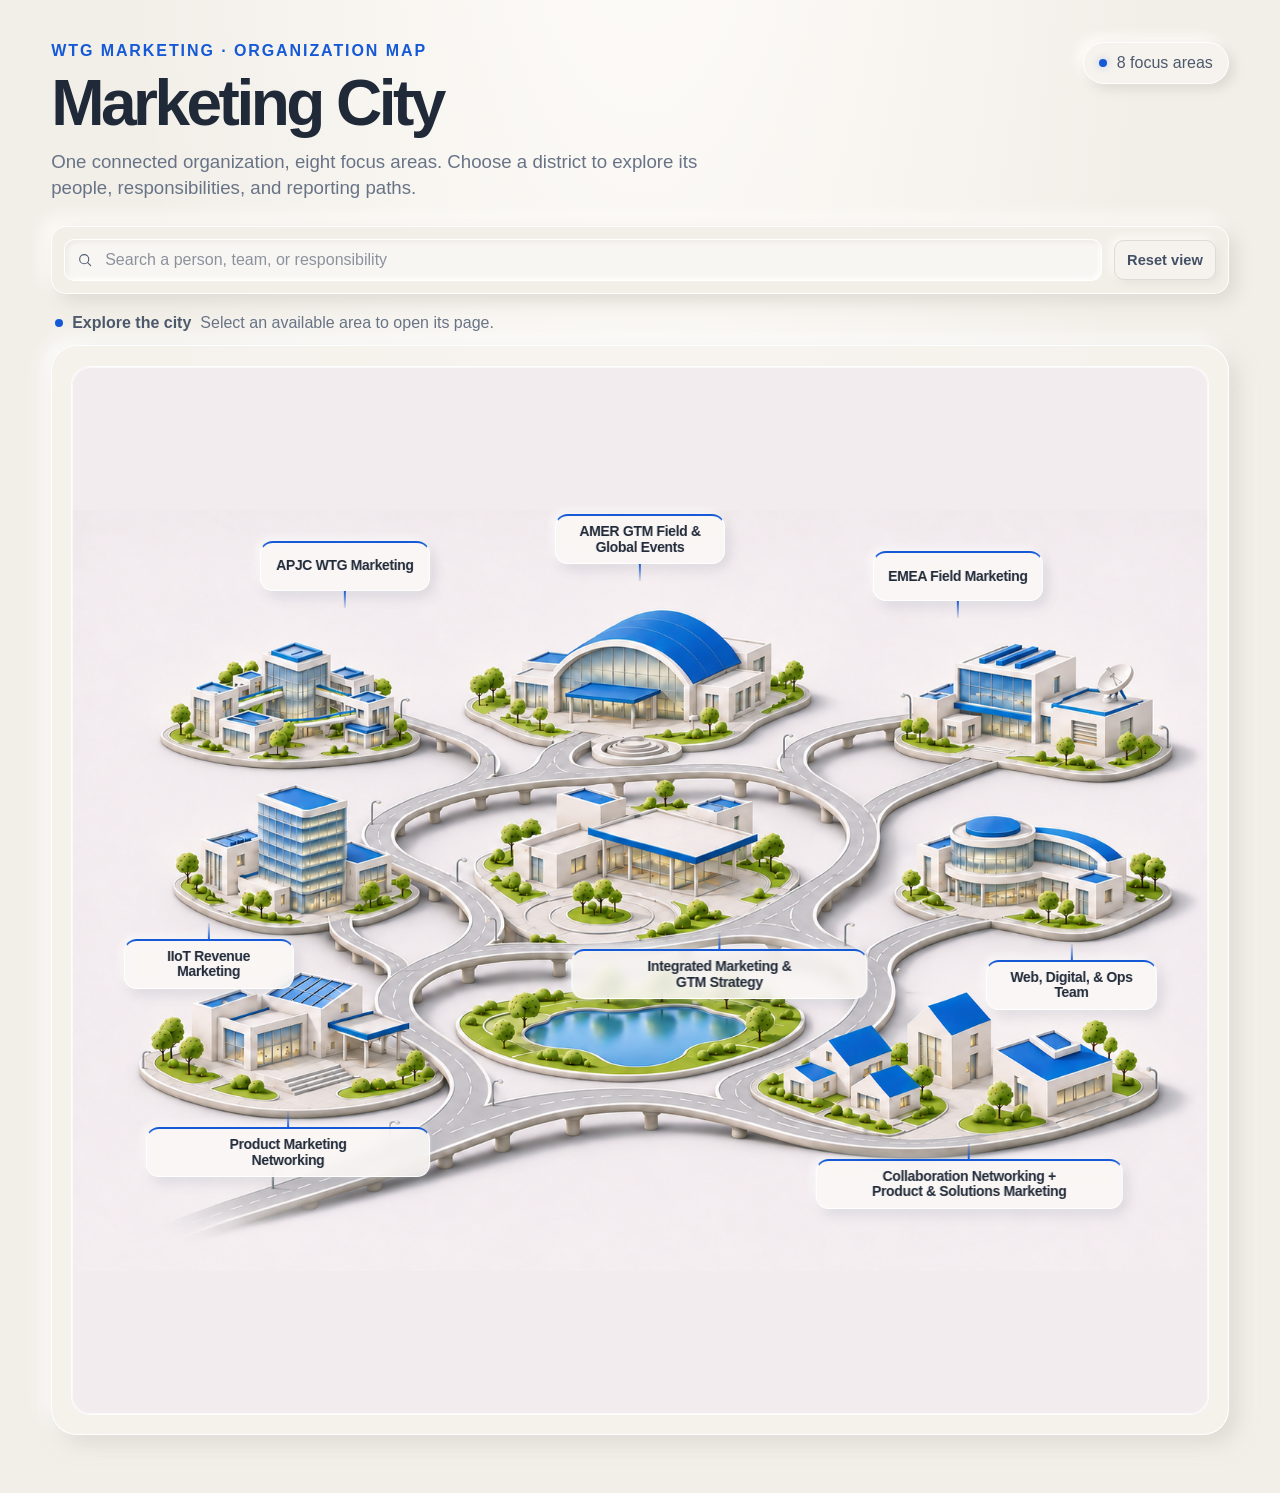
==== commit bd86273f: "Add files via upload" ====
--- a/index.html
+++ b/index.html
@@ -79,8 +79,8 @@
     .district-card[data-area="04"] { --left: 12%; --top: 57%; }
     .district-card[data-area="05"] { --left: 57%; --top: 58%; width: clamp(250px, 26%, 330px); }
     .district-card[data-area="06"] { --left: 88%; --top: 59%; }
-    .district-card[data-area="07"] { --left: 19%; --top: 83%; width: clamp(250px, 25%, 320px); }
-    .district-card[data-area="08"] { --left: 79%; --top: 88%; width: clamp(270px, 27%, 330px); }
+    .district-card[data-area="07"] { --left: 19%; --top: 75%; width: clamp(250px, 25%, 320px); }
+    .district-card[data-area="08"] { --left: 79%; --top: 78%; width: clamp(270px, 27%, 330px); }
     .district-card.is-active { --sign-accent: var(--blue); }
     @media (max-width: 1000px) {
       .page { width: min(100% - 36px, 1800px); }
@@ -89,7 +89,7 @@
       .district-card[data-area="05"] { width: clamp(220px, 26%, 300px); }
       .district-card[data-area="07"] { width: clamp(220px, 25%, 280px); }
       .district-card[data-area="08"] { width: clamp(230px, 27%, 290px); }
-      .district-name { font-size: 10pt; }
+      .district-name { font-size: 10.5pt; }
     }
     @media (max-width: 760px) {
       .masthead { flex-direction: column; gap: 16px; }
@@ -98,7 +98,7 @@
       .city-map { display: grid; height: auto; min-height: 0; grid-template-columns: repeat(2, minmax(0, 1fr)); gap: 10px; overflow: visible; padding: 10px; background: #f3ecef; }
       .city-art { position: relative; z-index: 0; grid-column: 1 / -1; width: calc(100% + 20px); height: auto; margin: -10px -10px 4px; object-fit: contain; border-radius: 12px; }
       .district-card { position: relative; top: auto !important; left: auto !important; width: auto; min-height: 60px; padding: 8px 10px; transform: none; }
-      .district-card[data-area="05"], .district-card[data-area="07"] { width: auto; }
+      .district-card[data-area="05"], .district-card[data-area="07"], .district-card[data-area="08"] { width: auto; }
       .district-card:hover, .district-card:focus-visible, .district-card.is-active { transform: translateY(-3px); }
       .district-card::after { display: none; }
       .city-map::before { display: none; }
@@ -143,15 +143,15 @@
       <button class="city-search-reset" type="button">Reset view</button>
     </div>
 
-    <p class="explore-hint"><span class="hint-dot" aria-hidden="true"></span><strong>Explore the city</strong><span>Hover over a sign to locate its district; select an available area to open its page.</span></p>
+    <p class="explore-hint"><span class="hint-dot" aria-hidden="true"></span><strong>Explore the city</strong><span>Select an available area to open its page.</span></p>
     <section class="city-shell" aria-label="Marketing organization city map">
       <div class="city-map" id="cityMap">
         <img class="city-art" src="assets/marketing-city-ivory.png" alt="A warm ivory and cobalt isometric city map with eight districts linked by winding roads">
-        <a class="district-card is-ready" data-area="01" data-search="APJC WTG Marketing — Team Map Back to Marketing City APJC WTG Marketing Team FY27 Meet the APJC marketing team, explore its regional focus areas, and find the right person to connect with. FTE Contractor SOW × Reset view Saleema Syed VP, GTM &amp; Growth Marketing Collab · Networking · Infra · IIoT FTE Leadership support Kendys Carrizo Executive Assistant FTE Savannah Ober Chief of Staff FTE APJC WTG Marketing Chris Bowman Sr Director of Marketing APJC FTE Focus areas Regional Product &amp; Solutions Marketing ZL Zijin Lim (CO/EN) Regional Product &amp; Solutions Marketing Leader · APJC FTE RW Roslyn Wong (IWE) Intelligent Workplaces Marketing Manager · APJC FTE CY Cindy Yeo (CO) Collaboration Marketing Manager (Suite &amp; CX) · APJC Contractor SS Shelley Staub (EN) Networking Marketing Manager · APJC Contractor India Marketing &amp; Demand Centre SP Srisha Permude India Marketing and Demand Centre Manager · APJC FTE Demand generation &amp; operations SS Sumeet Singh APJC LDR Manager · Lead Development Team SOW YP Yamini Prashar Lead Development Rep · APJC CX / Calling / Suite SOW VK Vibha Khosla Lead Development Rep · APJC CX / Calling / Suite SOW SS Shristi Singh APJC Ops and lead acceleration SOW SK Sanjana Kumari Lead Development Rep · APJC CX / Calling / Suite SOW NS Nikita Singh CX / EN Events lead SOW MK Manish Kumar Lead Development Rep · APJC IW SOW Japan Marketing AY Aiko Yasuda Japan Marketing Manager FTE ANZ Marketing TB TBH ANZ Marketing Manager Open headcount Asia Field Marketing YM Yukako Muramatsu Asia Field Marketing Manager (GC / KR / ASEAN) Contractor No people match that search. Team map · Return to Marketing City" href="apjc-wtg-marketing.html"><strong class="district-name">APJC WTG Marketing</strong></a>
+        <a class="district-card is-ready" data-area="01" data-search="APJC WTG Marketing — Team Map Back to Marketing City APJC WTG Marketing Team FY27 Meet the APJC marketing team, explore its regional focus areas, and find the right person to connect with. FTE Contractor SOW × Reset view Saleema Syed VP, GTM &amp; Growth Marketing Collab · Networking · Infra · IIoT FTE Leadership support Kendys Carrizo Executive Assistant FTE Savannah Ober Chief of Staff FTE APJC WTG Marketing Chris Bowman Sr Director of Marketing APJC FTE Focus areas Regional Product &amp; Solutions Marketing ZL Zijin Lim Regional Product &amp; Solutions Marketing Leader · APJC · CO/EN FTE RW Roslyn Wong Intelligent Workplaces Marketing Manager · APJC · IWE FTE CY Cindy Yeo Collaboration Marketing Manager (Suite &amp; CX) · APJC · CO Contractor SS Shelley Staub Networking Marketing Manager · APJC · EN Contractor India Marketing &amp; Demand Centre SP Srisha Permude India Marketing and Demand Centre Manager · APJC FTE Demand generation &amp; operations SS Sumeet Singh APJC LDR Manager · Lead Development Team SOW YP Yamini Prashar Lead Development Rep · APJC CX / Calling / Suite SOW VK Vibha Khosla Lead Development Rep · APJC CX / Calling / Suite SOW SS Shristi Singh APJC Ops and lead acceleration SOW SK Sanjana Kumari Lead Development Rep · APJC CX / Calling / Suite SOW NS Nikita Singh CX / EN Events lead SOW MK Manish Kumar Lead Development Rep · APJC IW SOW Japan Marketing AY Aiko Yasuda Japan Marketing Manager FTE ANZ Marketing TB TBH ANZ Marketing Manager Open headcount Asia Field Marketing YM Yukako Muramatsu Asia Field Marketing Manager (GC / KR / ASEAN) Contractor No people match that search. Team map · Return to Marketing City" href="apjc-wtg-marketing.html"><strong class="district-name">APJC WTG Marketing</strong></a>
         <a class="district-card is-ready" data-area="02" data-search="AMER GTM Field &amp; Global Events — Team Map Back to Marketing City AMER GTM Field &amp; Global Events Meet the field marketing and global events teams supporting regional programs and customer experiences. FTE Contractor Open headcount × Reset view Saleema Syed VP, GTM &amp; Growth Marketing Collab · Networking · Infra · IIoT FTE Leadership support Kendys Carrizo Executive Assistant FTE Savannah Ober Chief of Staff FTE AMER GTM Field &amp; Global Events JB Julie Berg Director, AMER GTM Field &amp; Global Events FTE Focus areas AMER Field Marketing Bailee Marcum Leader, AMER Field Marketing FTE Team Julia Hart Digital, ABX &amp; Partner Lead FTE Taylor Uptagrafft Strategic Program Lead FTE Ileana Flores Regional Execution Lead FTE AA Adesuwa Avere Operations Coordinator Contractor Field Marketing Samantha Johnson Lead, Field Marketing FTE Regional Field Marketing Hayley Miller Field Marketing Manager FTE Marketing Programs Russ LaFleur Marketing Manager FTE Marketing Programs Ashley Taylor Marketing Manager FTE AH Anne Heitman Marketing Manager Contractor EP Elizabeth Prince Marketing Manager Contractor Global Events Lisa Vogel Leader, Global Events Manager FTE Team OH Open Headcount Global Events Manager · Sponsorships &amp; Partner Conferences Open headcount Joanna Johnson Global Events Manager FTE Yvonne deFuria Global Events Manager FTE Marketing Programs JP Joe Panzarella Marketing Manager Contractor Global Events Brittany Lewis Global Events Manager FTE No people match that search. Team map · Return to Marketing City" href="amer-gtm-field-global-events.html"><strong class="district-name">AMER GTM Field &amp; Global Events</strong></a>
         <a class="district-card is-ready" data-area="03" data-search="EMEA Field Marketing — Team Map Back EMEA Field Marketing Meet the people behind EMEA Field Marketing, explore the focus areas, and find the right person for a question. 18 people · 5 focus areas FTE Contractor Maternity Leave Search people and responsibilities × Select a person to open their profile Reset view Saleema Syed VP, GTM &amp; Growth Marketing Collab · Networking · Infra · IIoT Leadership support Kendys Carrizo Executive Assistant Savannah Ober Chief of Staff EMEA Field Marketing Blossom Furtado Director Marketing, WTG Focus areas Click a person to view responsibilities and reporting path Collab Field &amp; Partner Marketing Natasha Patel MEA WTG Marketing Lead FTE MM Magali Mitaux South WTG Marketing Lead FTE NJ Nicholo Jallores Collaboration Marketing Manager FTE TG Tash Gardner UK&amp;I WTG Marketing Lead FTE NL Natalia Lysenko Germany &amp; North WTG Marketing Lead FTE TM Tijana Marjanovic WTG Events Manager Contractor EN Product Events Team Amy Newton Devices, CX, MSFT &amp; Networking Marketing Lead Maternity Leave KS Katie Sneddon WTG Events Manager FTE GH Gillian Harris (Mat Cover) Senior Marketing Manager Contractor MM Marie Morkeh-Yamson Networking Events Manager Contractor JC Joanna Cappalonga Networking Events Manager Contractor IWE Field Marketing YS Yeshima Singh IWE Events Manager Contractor Demand Generation Rachel Parkins Collaboration Marketing Manager Maternity Leave PMO AP Alisha Pinto WTG Marketing Operations Manager FTE No matches. Try a person, team, or responsibility. People directory SS Person name Responsibilities Reporting path Who to contact Contact details aren’t included in this sample. Use the reporting path above to find the next person to ask." href="emea-field-marketing.html"><strong class="district-name">EMEA Field Marketing</strong></a>
         <a class="district-card is-ready" data-area="04" data-search="IIoT Revenue Marketing — Team Map Back IIoT Revenue Marketing A clear view of the people, teams, and responsibilities behind Revenue Marketing. Select anyone to see what they do and where to go with a question. 10 people · 4 focus areas FTE Contractor Search people and responsibilities × Select a person to open their profile Reset view Saleema Syed VP, GTM &amp; Growth Marketing Collab · Networking · Infra · IIoT Leadership support Kendys Carrizo Executive Assistant Savannah Ober Chief of Staff IIoT Revenue Marketing Olivia Vickers Revenue Marketing Leader, IIoT · Leads four focus areas FTE Focus areas Click a person to view responsibilities and reporting path Digital &amp; Physical Events CG Christina Gonzalez Event Marketing Contractor SEO / AEO JM Jennifer McHugh Customer Marketing FTE Social, Creative, Brand SS Savanna Simmank Brand Marketing FTE Email Campaigns, ABM, SalesConnect TE Tory Elliot Lifecycle Marketing FTE SN Sunilkumar Nejakar Digital Marketing Manager Contractor BW Bridget Wald Digital Marketing Manager Contractor No matches. Try a person, team, or responsibility. People directory SS Person name Responsibilities Reporting path Who to contact Contact details aren’t included in this sample. Use the reporting path above to find the next person to ask." data-arrow="up" href="iiot-revenue-marketing.html"><strong class="district-name">IIoT Revenue Marketing</strong></a>
-        <a class="district-card is-ready" data-area="05" data-search="Integrated Marketing &amp; GTM Strategy — Team Map Back to Marketing City Integrated Marketing &amp; GTM Strategy Explore the teams shaping integrated campaigns, marketing strategy, global programs, and go-to-market execution. FTE Contractor × Reset view Saleema Syed VP, GTM &amp; Growth Marketing Collab · Networking · Infra · IIoT FTE Leadership support Kendys Carrizo Executive Assistant FTE Savannah Ober Chief of Staff FTE Integrated Marketing &amp; GTM Strategy Ian Michiels Sr. Director, WTG Marketing Strategy &amp; GTM Execution FTE Leadership support VG Vanessa Garcia Executive Assistant Contractor Focus areas Collaboration Global Integrated &amp; ABM RR Robyn Rawlings Sr. Director, Campaigns, Content &amp; Performance Marketing FTE Content &amp; Campaigns DS Derek Stevens Marketing Manager FTE CB Caitlin Barrett Marketing Manager FTE IT Iringa Triplett Webinar Program Contractor LY Lisa Young Copy Editor / Writer Contractor Performance Marketing CM Cristal Marquez Marketing Manager FTE KC Kristin Cowhey Adoption Programs, User Group &amp; Experts FTE Global ABX &amp; SDRs JC Joyce Chuang Director, Marketing FTE TK Tina Kuan Leader, Marketing FTE MN Mark Neath Leader, Business Development FTE TC Tim Colegate-Smith Business Development Manager FTE JF John Ferreira Business Development Manager FTE DF Donnell Fields Business Development Manager Contractor TB TBH Business Development Manager Contractor BH Bruce Hayes Program Lead (CTO) Contractor DK Dominika Karpiuk Business Development Rep (CTO) Contractor PT Paul Trauberman Business Development Rep (CTO) Contractor WH Warrne Ham Business Development Rep (CTO) Contractor WTG Marketing Strategy &amp; PMO PMO NC Nidhima Chadha Project / Program Management FTE LN Laura Nelson Project / Program Management Contractor Strategy &amp; GTM Networking PMM &amp; Central Marketing Liaison AP Andrew Pearson Director, Marketing FTE Infra GTM Strategy No people match that search. Team map · Return to Marketing City" data-arrow="up" href="integrated-marketing-gtm-strategy.html"><strong class="district-name">Integrated Marketing &amp; GTM Strategy</strong></a>
+        <a class="district-card is-ready" data-area="05" data-search="Integrated Marketing &amp; GTM Strategy — Team Map Back to Marketing City Integrated Marketing &amp; GTM Strategy Explore the teams shaping integrated campaigns, marketing strategy, global programs, and go-to-market execution. FTE Contractor × Reset view Saleema Syed VP, GTM &amp; Growth Marketing Collab · Networking · Infra · IIoT FTE Leadership support Kendys Carrizo Executive Assistant FTE Savannah Ober Chief of Staff FTE Integrated Marketing &amp; GTM Strategy Ian Michiels Sr. Director, WTG Marketing Strategy &amp; GTM Execution FTE Leadership support VG Vanessa Garcia Executive Assistant Contractor Focus areas Collaboration Global Integrated &amp; ABM RR Robyn Rawlings Sr. Director, Campaigns, Content &amp; Performance Marketing FTE Content &amp; Campaigns DS Derek Stevens Marketing Manager FTE CB Caitlin Barrett Marketing Manager FTE IT Iringa Triplett Webinar Program Contractor LY Lisa Young Copy Editor / Writer Contractor Performance Marketing CM Cristal Marquez Marketing Manager FTE KC Kristin Cowhey Adoption Programs, User Group &amp; Experts FTE Global ABX &amp; SDRs JC Joyce Chuang Director, Marketing FTE TK Tina Kuan Leader, Marketing FTE MN Mark Neath Leader, Business Development FTE TC Tim Colegate-Smith Business Development Manager FTE JF John Ferreira Business Development Manager FTE DF Donnell Fields Business Development Manager Contractor TB TBH Business Development Manager Contractor BH Bruce Hayes Program Lead (CTO) Contractor DK Dominika Karpiuk Business Development Rep (CTO) Contractor PT Paul Trauberman Business Development Rep (CTO) Contractor WH Warrne Ham Business Development Rep (CTO) Contractor WTG Marketing Strategy &amp; PMO PMO NC Nidhima Chadha Project / Program Management FTE LN Laura Nelson Project / Program Management Contractor Strategy &amp; GTM Networking PMM &amp; Central Marketing Liaison AP Andrew Pearson Director, Marketing FTE Infra GTM Strategy No people match that search. Team map · Return to Marketing City" data-arrow="up" href="integrated-marketing-gtm-strategy.html"><strong class="district-name">Integrated Marketing &amp;<br>GTM Strategy</strong></a>
         <a class="district-card is-ready" data-area="06" data-search="Web, Digital &amp; Ops Team — Team Map Back to Marketing City Web, Digital &amp; Ops Team Explore the teams building digital experiences, marketing operations, analytics, and web strategy. FTE Contractor × Reset view Saleema Syed VP, GTM &amp; Growth Marketing Collab · Networking · Infra · IIoT FTE Leadership support Kendys Carrizo Executive Assistant FTE Savannah Ober Chief of Staff FTE Web, Digital &amp; Ops Team Pradeep Dasarathan Sr. Director – Web &amp; Digital Marketing, Collaboration FTE Leadership support SU Silva Umarova Project Manager Contractor Focus areas Platform &amp; Insights JP John Paccio Leader, Platform &amp; Insights · San Jose FTE Team GW Graham Williams Business Intelligence Manager FTE MD Meghana Dayananda Developer FTE Marketing Analytics MS Megan Smith Leader, Marketing Analytics · San Jose FTE Marketing Ops &amp; Web Execution VN Vijay Neelakandan Leader, Web &amp; Marketing Ops · San Jose FTE Team GC Gowreeswaran Chandrasekaran UI Engineer FTE AG Akshara Giridhara QA Engineer FTE RV Rahul Vilas Kulkarni Adobe Architect &amp; Software Engineer FTE RG Ranjithreddy Gutha Localization &amp; MarTech Developer FTE DC Dana Ciarlariello Marketing Ops Manager FTE PCS Punith C S Developer FTE BD Bhushan Bhim Divale Developer FTE Web Strategy &amp; SEO Marketing JW James Williams Leader, Web Strategy (Webex.com, CPaaS) Digital Marketing · UK FTE Team RJ Rhys Jones Digital Marketing &amp; Marketing Ops FTE IT Isobel Trimble Digital Marketing FTE AC Adam Cummings Developer FTE No people match that search. Team map · Return to Marketing City" data-arrow="up" href="web-digital-ops-team.html"><strong class="district-name">Web, Digital, &amp; Ops Team</strong></a>
         <a class="district-card is-ready" data-area="07" data-search="Product Marketing Networking — Team Map Back to Marketing City Product Marketing Networking Explore the teams shaping Networking PINs, Platform, API, Assurance, and Industry product marketing. FTE Contractor × Reset view Bassam Khan VP, Product Marketing Networking FTE Leadership support VG Vanessa Garcia Executive Assistant Contractor JF Juliet Friedman Chief of Staff FTE Focus areas Networking PINs GS Grant Shirk (CA) Sr. Director · Product Marketing, Networking PINs FTE Wireless and IoT JT Josh van Tonder Director, Wireless FTE AN Amrit Nijjer Wireless FTE LA Lesly Anzo Wireless, Sensors FTE Switching TC Thomas Clavel Director, Switching FTE GG Gabriel Geller Switching · On leave FTE SF Summer Faruqi Switching FTE AC Albert Chiang Switching Contractor SH Sophia Hsieh Switching Contractor Routing KG Kiran Ghodgegaonkar Director, Routing FTE DC Devin Creer Routing, Security &amp; PQC FTE AS Abdi Saeedabadi Routing, AI Infra &amp; Unified Branch FTE IIoT PP Preethy Padmanabhan (CA) Director, Industrial FTE FM Fabien Maisl Product Marketing Leader FTE EK Emily Kasman Transportation &amp; Industrial Security FTE JF John Filitz Industrial Security FTE HT Henry Teichert Industrial Routing and Utilities FTE PC Patricia Costa Industrial Wireless, Oil &amp; Gas FTE EK Eric Kim PMM, Industrial AI FTE EH Erin Hatfield PMM, Enablement and Launch Ops Contractor Platform, API, Assurance Networking Platforms MK Miriam Kung Networking Platforms FTE MA Monisha Alfaro Licensing &amp; Workflows FTE API and Marketplace NN Ana Nennig Marketplace, Dev &amp; API FTE AK Alex Kim PMM, API Contractor Assurance DP David Puzas ThousandEyes &amp; Assurance FTE JZ Jonathan Zarkower Employee Digital Experience &amp; Competitive Intelligence FTE Industry AL Ana Leung Verticals, Industry, Competitive Marketing Contractor No people match that search. Team map · Return to Marketing City" data-arrow="up" href="product-marketing-networking.html"><strong class="district-name">Product Marketing<br>Networking</strong></a>
         <a class="district-card is-ready" data-area="08" data-search="Collaboration Networking + Product &amp; Solutions Marketing — Team Map Back to Marketing City Collaboration Networking + Product &amp; Solutions Marketing Explore the teams supporting customer and employee experiences, training, collaboration, networking, and future-proof workplace solutions. FTE Contractor Open headcount × Reset view Craig Burnham VP · Product Marketing, Collaboration Solutions Marketing, FPW FTE Leadership support Kendys Carrizo Executive Assistant FTE AC Amanda Crain Chief of Staff FTE Focus areas Customer Experience MP Manu Parhar Director, Product Marketing FTE Team JS Jessica Smith Director, Product Marketing (CCaaS) FTE PG Paula Goldrich Leader, Marketing (CPaaS) FTE SW Sam Watson Product Marketing Manager FTE Employee Experience CL Caitlin Lacey Director, Product Marketing FTE Suite TT Tenev Takahashi Product Marketing Manager FTE MS Molita Sorishochamaki Product Marketing Manager FTE Devices AJ Andy Johnston Leader, Product Marketing FTE MS Marte Sannesmoen Product Marketing Manager FTE GG György Gyarmati Product Marketing Manager FTE MR Marisa Rutti Product Marketing Manager FTE Customer Training (Webex Academy) CW Caroline Wright Director, Learning &amp; Development FTE Webex Training LH Laura Hamill Leader, Webex Training FTE Team CD Clare Davis Webex Trainer FTE SP Susan Parrish Webex Trainer FTE VM Vanesa Melendez Webex Trainer Contractor Learning Content AM Arnold Murray Leader, Learning Content FTE Team CR Caroline Reilly Instructional Designer Contractor JB Jamie Bissonnette Instructional Designer FTE DG Dan Gallant Instructional Designer FTE JJ Joseph Jenkins Instructional Designer Contractor AP Aadila Patel Instructional Designer Contractor AS Alexandra Scarpello Instructional Designer Contractor Learning Experience JH Jeff Hubbard Leader, Learning Experience FTE Team DW Donna Wyvill Experience Admin Contractor EN Emanuel Nascimento Instructional Designer Contractor Solutions Marketing, Future Proof Workplace SE Scott Edwards Director, Solutions &amp; Customer Advocacy FTE Launches CT Christina Torok (WA) Director, Product Marketing FTE Team JP Jill Purse Product Marketing Manager (Networking) FTE SS Shilpi Sneha Product Marketing Manager (Networking) FTE LR Lindsey Rein Launches Marketing (Collab) Contractor TB TBH — Leader Solutions Marketing · Req 2015383 Open headcount Customer Advocacy CG Courtenay Godshall Director, Product Marketing FTE Team DW Dik Whitten Marketing Manager FTE ML Melody Leatherbury Marketing Manager FTE TB TBH — Customer Advocacy Customer Advocacy Marketing Manager · Req 2016128 Open headcount AgenticOps KR Kris Rangarajan AgenticOps &amp; Thought Leadership FTE Team GM George Mokdessi Product Marketing Manager FTE KH Karen Hobert Program Manager Contractor TB TBH — Senior Solutions Marketing AI for EN · Req 2015081 Open headcount TB TBH — Content Marketing Marketing Manager, AI for EN · Req 2015080 Open headcount No people match that search. Team map · Return to Marketing City" data-arrow="up" href="collaboration-networking-product-solutions-marketing.html"><strong class="district-name">Collaboration Networking +<br>Product &amp; Solutions Marketing</strong></a>
--- a/assets/layout-fixes.css
+++ b/assets/layout-fixes.css
@@ -51,14 +51,18 @@
 .group-title,
 .team-heading {
   max-width: 100%;
-  overflow-wrap: anywhere;
+  overflow-wrap: normal;
+  word-break: normal;
+  hyphens: none;
 }
 
 .role,
 .role-pill {
   max-width: 100%;
   white-space: normal;
-  overflow-wrap: anywhere;
+  overflow-wrap: normal;
+  word-break: normal;
+  hyphens: none;
 }
 
 .group-content,
@@ -67,6 +71,75 @@
 .support-group,
 .reporting-branch {
   gap: 12px !important;
+}
+
+.page > .footer,
+.shell > .footer {
+  display: flex;
+  flex-direction: row;
+  justify-content: flex-start;
+  align-items: center;
+  flex-wrap: wrap;
+  gap: 18px;
+  width: auto;
+  margin: 26px 0 0;
+  padding: 14px 0 0;
+  border: 0;
+  border-top: 1px solid #dfdcd6;
+  border-radius: 0;
+  color: #828b98;
+  font-size: 10pt;
+  font-weight: 400;
+  line-height: 1.4;
+  text-align: left;
+  background: transparent;
+  box-shadow: none;
+}
+
+.page > .footer a,
+.shell > .footer a {
+  color: inherit;
+  text-decoration: none;
+}
+
+.page > .footer a:hover,
+.shell > .footer a:hover {
+  text-decoration: underline;
+}
+
+.profile-details {
+  display: grid;
+  gap: 8px;
+  margin: 0;
+}
+
+.profile-details > div {
+  display: grid;
+  grid-template-columns: 104px minmax(0, 1fr);
+  align-items: center;
+  gap: 12px;
+  padding: 10px 12px;
+  border: 1px solid rgba(255, 255, 255, .95);
+  border-radius: 11px;
+  background: #f7f5f0;
+  box-shadow: 4px 4px 10px rgba(208, 204, 197, .4), -4px -4px 10px rgba(255, 255, 255, .88);
+}
+
+.profile-details dt {
+  color: #828b98;
+  font-size: 9pt;
+  font-weight: 700;
+  letter-spacing: .04em;
+}
+
+.profile-details dd {
+  min-width: 0;
+  margin: 0;
+  color: #3d495c;
+  font-size: 11pt;
+  font-weight: 400;
+  line-height: 1.4;
+  overflow-wrap: break-word;
 }
 
 @media (max-width: 1120px) {
@@ -86,3 +159,819 @@
 .directory-avatar img,.profile-avatar img,.manager-avatar img{display:block;width:100%;height:100%;border-radius:inherit;object-fit:cover;object-position:center top;filter:grayscale(1)}
 .avatar:has(>img),.directory-avatar:has(>img),.profile-avatar:has(>img),.manager-avatar:has(>img){position:relative;overflow:hidden;padding:0!important;border:0!important;background:transparent!important;box-shadow:none!important}
 .avatar:has(>img)>img,.directory-avatar:has(>img)>img,.profile-avatar:has(>img)>img,.manager-avatar:has(>img)>img{position:absolute;inset:0;width:100%;height:100%;max-width:none;border:0;border-radius:50%;object-fit:cover;object-position:center top;filter:grayscale(1)}
+
+/* Use the EMEA page gutter consistently across the home page and every team page. */
+main.page,
+main.shell {
+  box-sizing: border-box;
+  width: 100%;
+  max-width: 1500px;
+  margin-inline: auto;
+  padding: 42px clamp(20px, 4vw, 64px) 58px;
+}
+
+/* Carry the team-title banner treatment across pages with the same hierarchy. */
+.page .focus-banner,
+#app .focus-banner {
+  background: linear-gradient(90deg, var(--blue-soft, #e8effc), #f7f4ef 78%);
+}
+
+/* Apply the same color treatment to focus-area headings without a side stripe. */
+.page h3.group-title,
+#app .team-heading {
+  background: linear-gradient(90deg, var(--blue-soft, #e8effc), #f7f4ef 72%);
+}
+
+/* EMEA's reporting label uses the same full-width T1 banner as the other pages. */
+.page .leader-section > .reporting-link {
+  width: 100%;
+  height: auto;
+  justify-content: stretch;
+  margin: 0 0 12px;
+  padding: 0;
+}
+
+.page .leader-section > .reporting-link > span {
+  display: flex;
+  width: 100%;
+  min-height: 82px;
+  align-items: center;
+  padding: 12px 18px;
+  border: 1px solid rgba(255, 255, 255, .98);
+  border-radius: 16px;
+  color: #303b4d;
+  background: linear-gradient(90deg, var(--blue-soft, #e8effc), #f7f4ef 78%);
+  box-shadow: 4px 4px 10px rgba(209, 205, 198, .56), -4px -4px 10px rgba(255, 255, 255, .96);
+  font-size: 13pt;
+  font-weight: 680;
+  letter-spacing: normal;
+}
+
+/* Keep each T2 heading and its C4 people inside one focus-area card. */
+#app .teams-grid > .team-column {
+  min-height: 0;
+  gap: 10px;
+  padding: 12px;
+  border: 1px solid rgba(255, 255, 255, .96);
+  border-radius: 16px;
+  background: rgba(247, 244, 239, .78);
+  box-shadow: 5px 5px 12px rgba(209, 205, 198, .42), -5px -5px 12px #fffdfa;
+}
+
+#app .teams-grid > .team-column > .team-heading {
+  min-height: 48px;
+  height: auto;
+  padding: 10px 12px;
+  border: 1px solid rgba(255, 255, 255, .98);
+  border-radius: 11px;
+  color: #303b4d;
+  background: linear-gradient(90deg, var(--blue-soft, #e8effc), #f7f4ef 72%);
+  box-shadow: 4px 4px 10px rgba(209, 205, 198, .56), -4px -4px 10px rgba(255, 255, 255, .96);
+}
+
+#app .teams-grid > .team-column > .team-people {
+  gap: 9px;
+}
+
+/* C4: compact standard person cards, with status color kept on the left edge. */
+#app .teams-grid .team-column .person-node {
+  min-height: 74px;
+  align-items: center;
+  gap: 12px;
+  padding: 10px 12px;
+  border-radius: 12px;
+}
+
+#app .teams-grid .team-column .node-copy {
+  min-width: 0;
+  flex: 1 1 auto;
+  padding: 0;
+}
+
+#app .teams-grid .team-column .node-name {
+  font-size: 12pt !important;
+  line-height: 1.15;
+  white-space: normal;
+  overflow: visible;
+  text-overflow: clip;
+}
+
+#app .teams-grid .team-column .node-title {
+  margin-top: 4px;
+  font-size: 10.5pt !important;
+  line-height: 1.25;
+  white-space: normal;
+  overflow: visible;
+  text-overflow: clip;
+}
+
+#app .teams-grid .team-column .role-pill {
+  position: static;
+  width: fit-content;
+  margin-top: 6px;
+  padding: 4px 8px;
+  font-size: 9pt !important;
+  line-height: 1.1;
+}
+
+@media (max-width: 560px) {
+  .page .leader-section > .reporting-link > span {
+    min-height: 68px;
+    padding: 10px 14px;
+  }
+
+  #app .teams-grid > .team-column {
+    padding: 10px;
+  }
+}
+
+/* Keep focus-area section labels consistent, including the interactive chart pages. */
+.page .section-label {
+  margin: 0 0 11px 3px;
+  padding: 0;
+}
+
+#app .teams-titlebar {
+  margin: 27px 0 12px 3px;
+  padding: 0;
+  justify-content: flex-start;
+}
+
+.page .section-label,
+#app .teams-titlebar h2:not(svg):not(path) {
+  color: #4a5566;
+  font-size: 11pt !important;
+  font-weight: 750;
+  letter-spacing: .12em;
+  line-height: 1.2;
+  text-transform: uppercase;
+}
+
+/* Align each C1 and C2 leadership pair on the same full-width row. */
+.executive-row,
+.product-page .product-vp-row,
+#app .vp-row {
+  width: min(100%, 1000px);
+  max-width: 1000px;
+  grid-template-columns: minmax(0, 1fr) minmax(280px, .74fr);
+  gap: 24px;
+  margin: 0 auto 20px;
+}
+
+.executive-row .executive-support,
+.product-page .product-support,
+#app .vp-row .support-group {
+  min-height: 100%;
+  align-self: stretch;
+  justify-content: center;
+  padding-left: 20px;
+  border-left: 1px solid #d4d1cb;
+}
+
+#app .vp-row .support-label {
+  font-size: 9pt !important;
+}
+
+.executive-row .executive-card,
+.product-page .product-vp-card,
+#app .vp-row > .vp-card {
+  min-height: 104px;
+  border: 1px solid rgba(255, 255, 255, .98);
+  border-left: 3px solid var(--blue, #1559d6);
+  border-radius: 16px;
+  background: #f8f6f2;
+  box-shadow: 6px 6px 14px #dedad3, -6px -6px 14px #fffdfa;
+}
+
+/* EMEA and IIoT use this link for the same Back control as the standard pages. */
+.back-button {
+  gap: 8px;
+  margin: 0 0 16px;
+  padding: 8px 11px;
+  border: 1px solid rgba(255, 255, 255, .96);
+  border-radius: 10px;
+  color: #1559d6;
+  background: #f6f3ee;
+  box-shadow: 3px 3px 8px rgba(203, 199, 192, .4), -3px -3px 8px #fffdfa;
+  font-size: 12pt;
+  font-weight: 620;
+  text-decoration: none;
+}
+
+.back-button:hover {
+  background: #fbfaf7;
+  border-color: #c8d6f0;
+}
+
+/* Status colors stay distinct across cards, badges, and legends. */
+.legend-mark.sow { background: #7650b8; }
+.person-card.sow,
+:is(.executive-card, .person-card, .person-node).sow,
+:is(.executive-card, .person-card, .person-node):has(.role.sow, .role-pill.sow),
+.lead-panel:has(> .lead-person .role.sow, > .lead-person .role-pill.sow) {
+  border-left-color: #7650b8;
+}
+:is(.role, .role-pill, .directory-badge).sow {
+  color: #6841a8;
+  border-color: #d9c9ed;
+  background: #f0eafa;
+}
+.role.contractor { text-transform: uppercase; }
+.role-pill.contractor { font-weight: 600; text-transform: uppercase; }
+#app .role-pill.contractor { font-weight: 600 !important; text-transform: uppercase; }
+#app .person-node.sow .role-pill { color: #6841a8; background: #f0eafa; }
+
+@media (max-width: 900px) {
+  .executive-row,
+  .product-page .product-vp-row,
+  #app .vp-row {
+    grid-template-columns: minmax(0, 1fr) minmax(250px, .78fr);
+    gap: 16px;
+  }
+}
+
+@media (max-width: 720px) {
+  .executive-row,
+  .product-page .product-vp-row,
+  #app .vp-row {
+    grid-template-columns: minmax(0, 1fr);
+    gap: 18px;
+  }
+
+  .executive-row .executive-support,
+  .product-page .product-support,
+  #app .vp-row .support-group {
+    padding: 0;
+    border-left: 0;
+  }
+}
+
+@media (max-width: 560px) {
+  #app .teams-titlebar { margin: 22px 0 12px 3px; }
+}
+
+/* Use the EMEA FTE badge weight consistently for every employment status. */
+:is(.role, .role-pill, .directory-badge) {
+  font-weight: 700 !important;
+}
+#app .role-pill.contractor { font-weight: 700 !important; }
+
+@media (max-width: 900px) {
+  main.page,
+  main.shell {
+    padding: 32px 24px 44px;
+  }
+}
+
+@media (max-width: 720px) {
+  main.page,
+  main.shell {
+    padding-top: 28px;
+  }
+}
+
+@media (max-width: 560px) {
+  main.page,
+  main.shell {
+    padding: 25px 16px 36px;
+  }
+}
+
+/* C1–C4: keep the card stripe and status badge on the same status palette. */
+:is(.executive-card, .person-card, .person-node).contractor,
+:is(.executive-card, .person-card, .person-node):has(.role.contractor, .role-pill.contractor),
+.lead-panel:has(> .lead-person .role.contractor, > .lead-person .role-pill.contractor) {
+  border-left-color: #c86c18;
+}
+:is(.executive-card, .person-card, .person-node).sow,
+:is(.executive-card, .person-card, .person-node):has(.role.sow, .role-pill.sow),
+.lead-panel:has(> .lead-person .role.sow, > .lead-person .role-pill.sow) {
+  border-left-color: #7650b8;
+}
+:is(.executive-card, .person-card, .person-node).open,
+:is(.executive-card, .person-card, .person-node):has(.role.open, .role-pill.open),
+.lead-panel:has(> .lead-person .role.open, > .lead-person .role-pill.open) {
+  border-left-color: #a2a9b3;
+}
+:is(.executive-card, .person-card, .person-node).leave,
+:is(.executive-card, .person-card, .person-node):has(.role.leave, .role-pill.leave),
+.lead-panel:has(> .lead-person .role.leave, > .lead-person .role-pill.leave) {
+  border-left-color: #d63384;
+}
+
+:is(.role, .role-pill).contractor { color: #a95e19; background: #f7eadb; }
+:is(.role, .role-pill).sow { color: #6841a8; border-color: #d9c9ed; background: #f0eafa; }
+:is(.role, .role-pill).open { color: #626c79; background: #eceef1; }
+:is(.role, .role-pill).leave { color: #ae2868; background: #fde7f1; }
+
+:is(.executive-card, .person-card, .person-node).contractor:hover,
+:is(.executive-card, .person-card, .person-node).contractor:focus-visible,
+:is(.executive-card, .person-card, .person-node):has(.role.contractor, .role-pill.contractor):hover,
+:is(.executive-card, .person-card, .person-node):has(.role.contractor, .role-pill.contractor):focus-visible,
+.lead-panel:has(> .lead-person .role.contractor, > .lead-person .role-pill.contractor):hover,
+.lead-panel:has(> .lead-person .role.contractor, > .lead-person .role-pill.contractor):focus-visible { border-left-color: #c86c18; }
+:is(.executive-card, .person-card, .person-node).sow:hover,
+:is(.executive-card, .person-card, .person-node).sow:focus-visible,
+:is(.executive-card, .person-card, .person-node):has(.role.sow, .role-pill.sow):hover,
+:is(.executive-card, .person-card, .person-node):has(.role.sow, .role-pill.sow):focus-visible,
+.lead-panel:has(> .lead-person .role.sow, > .lead-person .role-pill.sow):hover,
+.lead-panel:has(> .lead-person .role.sow, > .lead-person .role-pill.sow):focus-visible { border-left-color: #7650b8; }
+:is(.executive-card, .person-card, .person-node).open:hover,
+:is(.executive-card, .person-card, .person-node).open:focus-visible,
+:is(.executive-card, .person-card, .person-node):has(.role.open, .role-pill.open):hover,
+:is(.executive-card, .person-card, .person-node):has(.role.open, .role-pill.open):focus-visible,
+.lead-panel:has(> .lead-person .role.open, > .lead-person .role-pill.open):hover,
+.lead-panel:has(> .lead-person .role.open, > .lead-person .role-pill.open):focus-visible { border-left-color: #a2a9b3; }
+:is(.executive-card, .person-card, .person-node).leave:hover,
+:is(.executive-card, .person-card, .person-node).leave:focus-visible,
+:is(.executive-card, .person-card, .person-node):has(.role.leave, .role-pill.leave):hover,
+:is(.executive-card, .person-card, .person-node):has(.role.leave, .role-pill.leave):focus-visible,
+.lead-panel:has(> .lead-person .role.leave, > .lead-person .role-pill.leave):hover,
+.lead-panel:has(> .lead-person .role.leave, > .lead-person .role-pill.leave):focus-visible { border-left-color: #d63384; }
+
+/* EMEA C1–C4 person-card scale and hierarchy. */
+#app .vp-row > .person-node.primary.vp-card {
+  min-height: 112px;
+  align-items: center;
+  gap: 16px;
+  padding: 18px 70px 18px 18px;
+}
+
+#app .vp-row > .person-node.primary.vp-card > .avatar {
+  width: 66px;
+  height: 66px;
+  flex: 0 0 66px;
+}
+
+#app .vp-row > .person-node.primary.vp-card > .node-copy,
+#app .leader-section > .person-node.primary.leader-card > .node-copy {
+  display: flex;
+  min-width: 0;
+  flex: 1 1 0%;
+  flex-direction: column;
+  align-items: flex-start;
+  gap: 3px;
+}
+
+#app .vp-row > .person-node.primary.vp-card .node-name {
+  color: #202938;
+  font-size: 14pt !important;
+  line-height: 1.16;
+  letter-spacing: normal;
+  overflow-wrap: normal;
+  word-break: normal;
+}
+
+#app .vp-row > .person-node.primary.vp-card .node-title {
+  margin: 0;
+  color: #717c8c;
+  font-size: 12pt !important;
+  line-height: 1.25;
+  overflow-wrap: normal;
+  word-break: normal;
+}
+
+#app .vp-row .support-group > .person-node {
+  min-height: 68px;
+  align-items: center;
+  gap: 10px;
+  padding: 9px 38px 9px 10px;
+}
+
+#app .vp-row .support-group > .person-node > .avatar {
+  width: 42px;
+  height: 42px;
+  flex: 0 0 42px;
+}
+
+#app .vp-row .support-group > .person-node > .node-copy {
+  display: flex;
+  min-width: 0;
+  flex: 1 1 0%;
+  flex-direction: column;
+  align-items: flex-start;
+  gap: 2px;
+}
+
+#app .vp-row .support-group > .person-node .node-name {
+  color: #202938;
+  font-size: 11pt !important;
+  line-height: 1.16;
+  letter-spacing: normal;
+  overflow-wrap: normal;
+  word-break: normal;
+}
+
+#app .vp-row .support-group > .person-node .node-title {
+  margin: 0;
+  color: #717c8c;
+  font-size: 10pt !important;
+  line-height: 1.2;
+  overflow-wrap: normal;
+  word-break: normal;
+}
+
+#app .leader-section > .person-node.primary.leader-card {
+  min-height: 96px;
+  align-items: center;
+  gap: 14px;
+  padding: 14px 42px 14px 16px;
+}
+
+#app .leader-section > .person-node.primary.leader-card > .avatar {
+  width: 58px;
+  height: 58px;
+  flex: 0 0 58px;
+}
+
+#app .leader-section > .person-node.primary.leader-card .node-name {
+  color: #202938;
+  font-size: 16pt !important;
+  line-height: 1.16;
+  letter-spacing: normal;
+  overflow-wrap: normal;
+  word-break: normal;
+}
+
+#app .leader-section > .person-node.primary.leader-card .node-title {
+  margin: 0;
+  color: #717c8c;
+  font-size: 12pt !important;
+  line-height: 1.25;
+  overflow-wrap: normal;
+  word-break: normal;
+}
+
+#app .vp-row .person-node .role-pill,
+#app .leader-section > .person-node .role-pill {
+  position: static;
+  display: inline-flex;
+  width: fit-content;
+  margin: 3px 0 0;
+  padding: 3px 8px;
+  border-radius: 999px;
+  color: #1559d6;
+  background: #e5edfc;
+  font-size: 9pt !important;
+  font-weight: 700;
+  line-height: 1.15;
+  letter-spacing: .01em;
+  white-space: normal;
+}
+
+#app .person-node.contractor .role-pill { color: #a95e19; background: #f7eadb; }
+#app .person-node.leave .role-pill { color: #ae2868; background: #fde7f1; }
+#app .person-node.sow .role-pill { color: #6841a8; background: #f0eafa; }
+#app .person-node.open .role-pill { color: #626c79; background: #eceef1; }
+
+#app .teams-grid .team-column .person-node > .avatar {
+  width: 54px;
+  height: 54px;
+  flex: 0 0 54px;
+}
+
+#app .person-node .node-name,
+#app .person-node .node-title {
+  white-space: normal;
+  overflow: visible;
+  text-overflow: clip;
+  overflow-wrap: normal;
+  word-break: normal;
+  hyphens: none;
+}
+
+@media (max-width: 560px) {
+  #app .vp-row > .person-node.primary.vp-card { padding: 14px 42px 14px 14px; }
+  #app .vp-row > .person-node.primary.vp-card > .avatar { width: 58px; height: 58px; flex-basis: 58px; }
+  #app .vp-row .support-group > .person-node { padding: 10px 34px 10px 10px; }
+  #app .leader-section > .person-node.primary.leader-card { padding: 14px 34px 14px 14px; }
+}
+
+/* Shared C1–C4 scale: identical photo and type proportions on every team page. */
+.tier-c1,
+.tier-c2,
+.tier-c3,
+.tier-c4 {
+  box-sizing: border-box;
+  min-width: 0;
+}
+
+.tier-c1 .avatar,
+.tier-c1 > .avatar {
+  width: 66px !important;
+  height: 66px !important;
+  flex: 0 0 66px !important;
+}
+
+.tier-c1 .name,
+.tier-c1 .node-name {
+  font-size: 14pt !important;
+  line-height: 1.16;
+}
+
+.tier-c1 .title,
+.tier-c1 .node-title {
+  font-size: 12pt !important;
+  line-height: 1.25;
+}
+
+.tier-c2 .avatar,
+.tier-c2 > .avatar {
+  width: 42px !important;
+  height: 42px !important;
+  flex: 0 0 42px !important;
+}
+
+.tier-c2 .name,
+.tier-c2 .node-name {
+  font-size: 11pt !important;
+  line-height: 1.16;
+}
+
+.tier-c2 .title,
+.tier-c2 .node-title {
+  font-size: 10pt !important;
+  line-height: 1.2;
+}
+
+.tier-c3 .avatar,
+.tier-c3 > .avatar {
+  width: 58px !important;
+  height: 58px !important;
+  flex: 0 0 58px !important;
+}
+
+.tier-c3 .name,
+.tier-c3 .node-name {
+  font-size: 16pt !important;
+  line-height: 1.16;
+}
+
+.tier-c3 .title,
+.tier-c3 .node-title {
+  font-size: 12pt !important;
+  line-height: 1.25;
+}
+
+.tier-c4 .avatar,
+.tier-c4 > .avatar {
+  width: 54px !important;
+  height: 54px !important;
+  flex: 0 0 54px !important;
+}
+
+.tier-c4 .name,
+.tier-c4 .node-name {
+  font-size: 12pt !important;
+  line-height: 1.15;
+}
+
+.tier-c4 .title,
+.tier-c4 .node-title {
+  font-size: 10.5pt !important;
+  line-height: 1.25;
+}
+
+.tier-c1 .name,
+.tier-c2 .name,
+.tier-c3 .name,
+.tier-c4 .name,
+.tier-c1 .node-name,
+.tier-c2 .node-name,
+.tier-c3 .node-name,
+.tier-c4 .node-name,
+.tier-c1 .title,
+.tier-c2 .title,
+.tier-c3 .title,
+.tier-c4 .title,
+.tier-c1 .node-title,
+.tier-c2 .node-title,
+.tier-c3 .node-title,
+.tier-c4 .node-title {
+  overflow-wrap: normal;
+  word-break: normal;
+  hyphens: none;
+}
+
+.tier-c1 .role,
+.tier-c2 .role,
+.tier-c3 .role,
+.tier-c4 .role,
+.tier-c1 .role-pill,
+.tier-c2 .role-pill,
+.tier-c3 .role-pill,
+.tier-c4 .role-pill {
+  position: static !important;
+  display: inline-flex;
+  width: fit-content;
+  max-width: 100%;
+  margin-top: 6px;
+  font-size: 9pt !important;
+  line-height: 1.1;
+  white-space: normal;
+  overflow-wrap: normal;
+  word-break: normal;
+}
+
+/* The EMEA employment legend keeps each status label together. */
+#app .header-meta .legend {
+  display: flex;
+  flex: 0 0 auto;
+  width: max-content;
+  min-width: max-content;
+  flex-wrap: nowrap;
+  align-items: center;
+  gap: 8px 12px;
+  white-space: nowrap;
+}
+
+#app .header-meta .legend .legend-item {
+  flex: 0 0 auto;
+  width: max-content;
+  max-width: none;
+  white-space: nowrap;
+}
+
+/* T3: the compact neutral subgroup-heading treatment used below T2. */
+.collab-grid .subgroup-label.tier-t3 {
+  display: flex;
+  min-height: 48px;
+  align-items: center;
+  margin: 0 0 10px;
+  padding: 10px 12px;
+  border: 1px solid rgba(255, 255, 255, .98);
+  border-radius: 11px;
+  color: #303b4d;
+  background: #f7f4ef;
+  box-shadow: 4px 4px 10px rgba(209, 205, 198, .56), -4px -4px 10px rgba(255, 255, 255, .96);
+  font-size: 12pt;
+  font-weight: 680;
+  letter-spacing: normal;
+  line-height: 1.2;
+  text-transform: none;
+}
+
+/* C4 status badges follow one shared size and uppercase treatment. */
+.page :is(.role, .role-pill, .directory-badge),
+#app .person-node :is(.role, .role-pill):not(svg):not(path),
+#app .directory-badge {
+  font-size: 9pt !important;
+  text-transform: uppercase !important;
+}
+
+/* T1 labels share one type scale and sit vertically centered in their banners. */
+.page .focus-banner,
+#app .leader-section > .focus-banner,
+.page .leader-section > .reporting-link > span,
+#app .leader-section > .reporting-link > span {
+  display: flex;
+  width: 100%;
+  align-items: center;
+  min-height: 82px;
+  margin: 0 0 12px;
+  padding: 12px 18px;
+  border: 1px solid rgba(255, 255, 255, .98);
+  border-radius: 16px;
+  color: #303b4d;
+  background: linear-gradient(90deg, var(--blue-soft, #e8effc), #f7f4ef 78%);
+  box-shadow: 4px 4px 10px rgba(209, 205, 198, .56), -4px -4px 10px rgba(255, 255, 255, .96);
+  font-size: 13pt !important;
+  font-weight: 680;
+  line-height: 1.2;
+}
+
+.page .leader-section > .focus-banner,
+#app .leader-section > .focus-banner {
+  position: relative;
+  z-index: 1;
+}
+
+@media (max-width: 640px) {
+  .page .focus-banner,
+  #app .leader-section > .focus-banner,
+  .page .leader-section > .reporting-link > span,
+  #app .leader-section > .reporting-link > span {
+    min-height: 68px;
+    margin-bottom: 10px;
+    padding: 10px 14px;
+  }
+}
+
+/* Use the APJC Back button treatment on every team map. */
+.back,
+.back-button {
+  display: inline-flex;
+  align-items: center;
+  gap: 8px;
+  margin: 0 0 16px;
+  padding: 8px 11px;
+  border: 1px solid rgba(255, 255, 255, .96);
+  border-radius: 10px;
+  color: #1559d6;
+  background: #f6f3ee;
+  box-shadow: 3px 3px 8px rgba(203, 199, 192, .4), -3px -3px 8px #fffdfa;
+  font-size: 12pt;
+  font-weight: 620;
+  text-decoration: none;
+}
+
+.back svg,
+.back-button svg {
+  width: 16px;
+  height: 16px;
+  flex: 0 0 auto;
+}
+
+.back:hover,
+.back-button:hover {
+  background: #fbfaf7;
+  border-color: #c8d6f0;
+}
+
+/* Drawer badges match the employment pills shown on the person cards. */
+.directory-badge {
+  padding: 4px 8px;
+  border: 0;
+  border-radius: 999px;
+  font-size: 9pt !important;
+  font-weight: 700 !important;
+  line-height: 1.1;
+  text-transform: uppercase;
+}
+
+.legend-single-line {
+  flex-wrap: nowrap;
+  gap: 8px;
+  font-size: 10pt;
+  white-space: nowrap;
+}
+.legend-single-line .legend-item { gap: 5px; }
+
+/* EMEA and IIoT use a larger local legend scale; match APJC's 11pt legend. */
+#app .header-meta .legend {
+  gap: 12px;
+  font-size: 11pt !important;
+}
+#app .header-meta .legend-item { gap: 7px; font-size: 11pt !important; }
+
+/* Match EMEA and IIoT person-node hover feedback to shared team-page cards. */
+#app .person-node:hover,
+#app .person-node:focus-visible {
+  z-index: 2;
+  transform: translateY(-2px);
+  border-top-color: rgba(255, 255, 255, .98);
+  border-right-color: rgba(255, 255, 255, .98);
+  border-bottom-color: rgba(255, 255, 255, .98);
+  box-shadow: 7px 8px 15px rgba(186, 181, 172, .55), -4px -4px 10px #fff;
+}
+#app .person-node:hover { outline: none; }
+#app .person-node:focus-visible {
+  outline: 2px solid var(--blue);
+  outline-offset: 3px;
+}
+
+/* Keep the EMEA and IIoT legacy directory panels in step with shared panel sizing. */
+#detailPanel {
+  width: min(430px, 100%);
+  padding: 26px;
+}
+#detailPanel .profile-head {
+  margin: 26px 0 22px;
+  padding-bottom: 20px;
+}
+#detailPanel .profile-avatar {
+  width: 68px;
+  height: 68px;
+  margin-bottom: 16px;
+  border-radius: 50%;
+  font-size: 16pt !important;
+}
+#detailPanel .panel-kicker:not(svg):not(path) { font-size: 9pt !important; }
+#detailPanel .profile-name { font-size: 22pt !important; }
+#detailPanel .profile-title:not(svg):not(path) { margin-top: 7px; font-size: 12pt !important; line-height: 1.4; }
+#detailPanel .profile-badges { gap: 7px; margin-top: 13px; }
+#detailPanel .profile-badge:not(svg):not(path) {
+  padding: 4px 8px;
+  border: 0 !important;
+  border-radius: 999px;
+  font-size: 9pt !important;
+  font-weight: 700 !important;
+  line-height: 1.1;
+  text-transform: uppercase;
+}
+#detailPanel .profile-badge.contractor { color: #a95e19; background: #f7eadb; }
+#detailPanel .profile-badge.leave { color: #ae2868; background: #fde7f1; }
+#detailPanel .detail-section { margin-bottom: 20px; }
+#detailPanel .detail-section h3 { margin-bottom: 9px; font-size: 9pt !important; }
+#detailPanel .profile-details dt { font-size: 9pt !important; }
+#detailPanel .profile-details dd { font-size: 11pt !important; }
+#detailPanel .responsibility:not(svg):not(path),
+#detailPanel .manager-link:not(svg):not(path) { font-size: 11pt !important; }
+#detailPanel .manager-name { font-size: 13pt !important; }
+#detailPanel .manager-role:not(svg):not(path),
+#detailPanel .contact-box p:not(svg):not(path) { font-size: 10pt !important; }
+#detailPanel .contact-box strong:not(svg):not(path) { font-size: 10pt !important; }
+@media (max-width: 720px) {
+  #detailPanel { padding: 21px; }
+  #detailPanel .profile-head { margin-top: 20px; }
+}
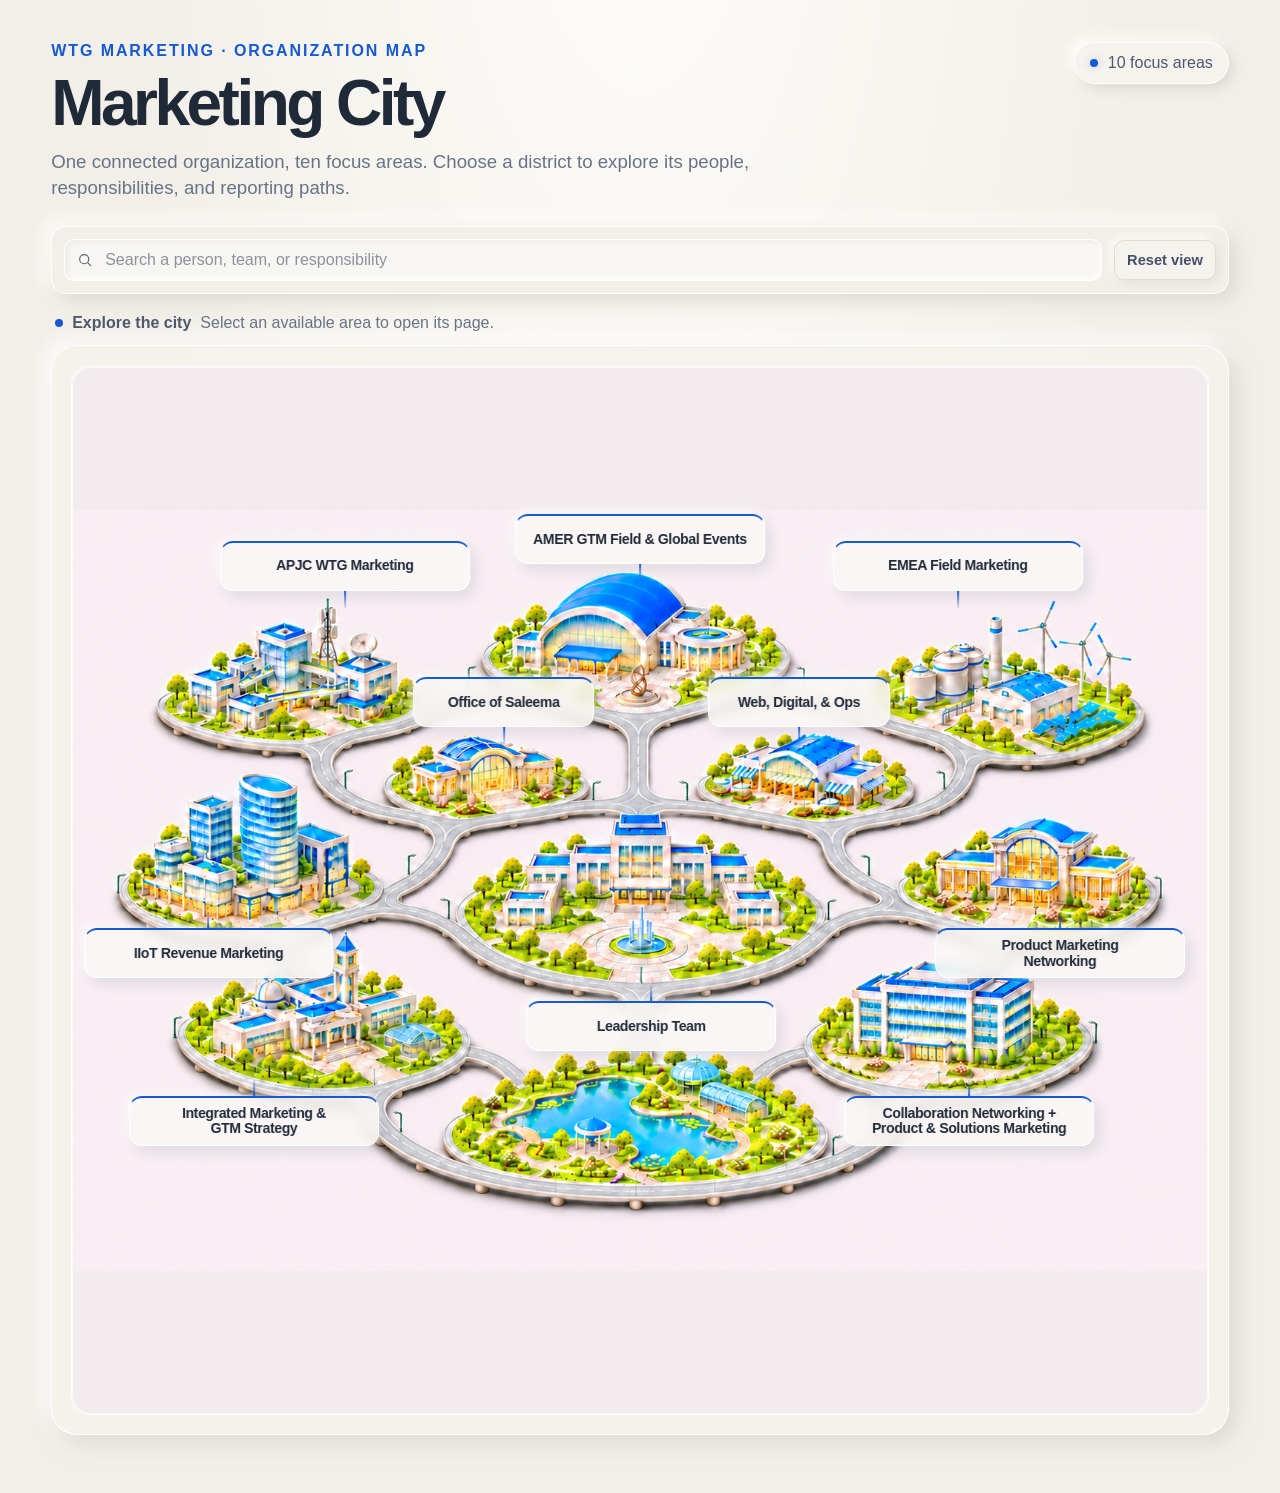
==== commit 061dff99: "Add files via upload" ====
--- a/index.html
+++ b/index.html
@@ -66,8 +66,9 @@
     .city-art { position: absolute; inset: 0; z-index: 0; display: block; width: 100%; height: 100%; object-fit: contain; }
     .city-map::before { display: none; }
     .city-map::after { position: absolute; z-index: 4; inset: 0; border: 1px solid rgba(255,255,255,.62); border-radius: inherit; pointer-events: none; content: ""; }
-    .district-card { --sign-accent: #a9b8cb; position: absolute; z-index: 2; top: var(--top); left: var(--left); display: flex; width: clamp(140px, 15%, 190px); min-height: 50px; align-items: center; justify-content: center; padding: 8px 10px; transform: translate(-50%, -50%); text-align: center; border: 1px solid rgba(255,255,255,.96); border-top: 2px solid var(--sign-accent); border-radius: 13px; color: var(--ink); background: rgba(250,248,245,.88); box-shadow: 5px 6px 13px rgba(53,67,91,.12), -3px -3px 8px rgba(255,255,255,.72); backdrop-filter: blur(6px); text-decoration: none; transition: transform .24s cubic-bezier(.2,.75,.25,1), box-shadow .24s ease, border-color .24s ease, background .24s ease; }
+    .district-card { --sign-accent: #a9b8cb; position: absolute; z-index: 2; top: var(--top); left: var(--left); display: flex; width: clamp(220px, 22%, 250px); min-height: 50px; align-items: center; justify-content: center; padding: 8px 10px; transform: translate(-50%, -50%); text-align: center; border: 1px solid rgba(255,255,255,.96); border-top: 2px solid var(--sign-accent); border-radius: 13px; color: var(--ink); background: rgba(250,248,245,.88); box-shadow: 5px 6px 13px rgba(53,67,91,.12), -3px -3px 8px rgba(255,255,255,.72); backdrop-filter: blur(6px); text-decoration: none; transition: transform .24s cubic-bezier(.2,.75,.25,1), box-shadow .24s ease, border-color .24s ease, background .24s ease; }
     .district-card.is-ready { --sign-accent: var(--blue); cursor: pointer; }
+    .map-sign { --sign-accent: var(--blue); }
     .district-card:hover, .district-card:focus-visible, .district-card.is-active { z-index: 3; transform: translate(-50%, calc(-50% - 5px)); outline: none; border-color: #c6d6f4; background: rgba(255,254,252,.98); box-shadow: 9px 13px 24px rgba(46,66,103,.2), 0 0 0 3px rgba(21,89,214,.12); }
     .district-card:focus-visible { outline: 2px solid var(--blue); outline-offset: 3px; }
     .district-card::after { position: absolute; top: calc(100% + 1px); left: 50%; width: 2px; height: 17px; transform: translateX(-50%); background: linear-gradient(var(--sign-accent), rgba(119,139,170,.18)); content: ""; }
@@ -75,20 +76,19 @@
     .district-name { display: block; min-width: 0; font-size: 10.5pt; font-weight: 680; line-height: 1.1; letter-spacing: -.025em; }
     .district-card[data-area="01"] { --left: 24%; --top: 19%; }
     .district-card[data-area="02"] { --left: 50%; --top: 16.5%; }
-    .district-card[data-area="03"] { --left: 78%; --top: 20%; }
-    .district-card[data-area="04"] { --left: 12%; --top: 57%; }
-    .district-card[data-area="05"] { --left: 57%; --top: 58%; width: clamp(250px, 26%, 330px); }
-    .district-card[data-area="06"] { --left: 88%; --top: 59%; }
-    .district-card[data-area="07"] { --left: 19%; --top: 75%; width: clamp(250px, 25%, 320px); }
-    .district-card[data-area="08"] { --left: 79%; --top: 78%; width: clamp(270px, 27%, 330px); }
+    .district-card[data-area="03"] { --left: 78%; --top: 19%; }
+    .district-card[data-area="04"] { --left: 12%; --top: 56%; }
+    .district-card[data-area="05"] { --left: 16%; --top: 72%; }
+    .district-card[data-area="06"] { --left: 64%; --top: 32%; width: clamp(180px, 16%, 200px); }
+    .district-card[data-area="07"] { --left: 87%; --top: 56%; }
+    .district-card[data-area="08"] { --left: 79%; --top: 72%; }
+    .map-sign[data-sign="office-saleema"] { --left: 38%; --top: 32%; width: clamp(180px, 16%, 200px); }
+    .map-sign[data-sign="leadership"] { --left: 51%; --top: 63%; }
     .district-card.is-active { --sign-accent: var(--blue); }
     @media (max-width: 1000px) {
       .page { width: min(100% - 36px, 1800px); }
       .city-map { min-height: 760px; height: min(1000px, 86vw); }
-      .district-card { width: clamp(128px, 15%, 170px); min-height: 48px; padding: 7px 9px; }
-      .district-card[data-area="05"] { width: clamp(220px, 26%, 300px); }
-      .district-card[data-area="07"] { width: clamp(220px, 25%, 280px); }
-      .district-card[data-area="08"] { width: clamp(230px, 27%, 290px); }
+      .district-card { width: clamp(180px, 22%, 220px); min-height: 48px; padding: 7px 9px; }
       .district-name { font-size: 10.5pt; }
     }
     @media (max-width: 760px) {
@@ -99,6 +99,7 @@
       .city-art { position: relative; z-index: 0; grid-column: 1 / -1; width: calc(100% + 20px); height: auto; margin: -10px -10px 4px; object-fit: contain; border-radius: 12px; }
       .district-card { position: relative; top: auto !important; left: auto !important; width: auto; min-height: 60px; padding: 8px 10px; transform: none; }
       .district-card[data-area="05"], .district-card[data-area="07"], .district-card[data-area="08"] { width: auto; }
+      .district-card[data-area="06"], .map-sign[data-sign="office-saleema"] { width: auto; }
       .district-card:hover, .district-card:focus-visible, .district-card.is-active { transform: translateY(-3px); }
       .district-card::after { display: none; }
       .city-map::before { display: none; }
@@ -128,9 +129,9 @@
       <div>
         <p class="eyebrow">WTG Marketing · Organization Map</p>
         <h1>Marketing City</h1>
-        <p class="intro">One connected organization, eight focus areas. Choose a district to explore its people, responsibilities, and reporting paths.</p>
+        <p class="intro">One connected organization, ten focus areas. Choose a district to explore its people, responsibilities, and reporting paths.</p>
       </div>
-      <div class="map-summary">8 focus areas</div>
+      <div class="map-summary">10 focus areas</div>
     </header>
 
     <div class="city-toolbar" role="search" aria-label="Search people and focus areas">
@@ -146,14 +147,16 @@
     <p class="explore-hint"><span class="hint-dot" aria-hidden="true"></span><strong>Explore the city</strong><span>Select an available area to open its page.</span></p>
     <section class="city-shell" aria-label="Marketing organization city map">
       <div class="city-map" id="cityMap">
-        <img class="city-art" src="assets/marketing-city-ivory.png" alt="A warm ivory and cobalt isometric city map with eight districts linked by winding roads">
+        <img class="city-art" src="assets/marketing-city-final.png" alt="A warm ivory and cobalt isometric miniature city with landscaped districts and elevated roads">
+        <a class="district-card is-ready map-sign" data-sign="office-saleema" href="office-of-saleema.html"><strong class="district-name">Office of Saleema</strong></a>
+        <a class="district-card is-ready map-sign" data-sign="leadership" data-arrow="up" href="gtm-growth-marketing-leadership-team.html"><strong class="district-name">Leadership Team</strong></a>
         <a class="district-card is-ready" data-area="01" data-search="APJC WTG Marketing — Team Map Back to Marketing City APJC WTG Marketing Team FY27 Meet the APJC marketing team, explore its regional focus areas, and find the right person to connect with. FTE Contractor SOW × Reset view Saleema Syed VP, GTM &amp; Growth Marketing Collab · Networking · Infra · IIoT FTE Leadership support Kendys Carrizo Executive Assistant FTE Savannah Ober Chief of Staff FTE APJC WTG Marketing Chris Bowman Sr Director of Marketing APJC FTE Focus areas Regional Product &amp; Solutions Marketing ZL Zijin Lim Regional Product &amp; Solutions Marketing Leader · APJC · CO/EN FTE RW Roslyn Wong Intelligent Workplaces Marketing Manager · APJC · IWE FTE CY Cindy Yeo Collaboration Marketing Manager (Suite &amp; CX) · APJC · CO Contractor SS Shelley Staub Networking Marketing Manager · APJC · EN Contractor India Marketing &amp; Demand Centre SP Srisha Permude India Marketing and Demand Centre Manager · APJC FTE Demand generation &amp; operations SS Sumeet Singh APJC LDR Manager · Lead Development Team SOW YP Yamini Prashar Lead Development Rep · APJC CX / Calling / Suite SOW VK Vibha Khosla Lead Development Rep · APJC CX / Calling / Suite SOW SS Shristi Singh APJC Ops and lead acceleration SOW SK Sanjana Kumari Lead Development Rep · APJC CX / Calling / Suite SOW NS Nikita Singh CX / EN Events lead SOW MK Manish Kumar Lead Development Rep · APJC IW SOW Japan Marketing AY Aiko Yasuda Japan Marketing Manager FTE ANZ Marketing TB TBH ANZ Marketing Manager Open headcount Asia Field Marketing YM Yukako Muramatsu Asia Field Marketing Manager (GC / KR / ASEAN) Contractor No people match that search. Team map · Return to Marketing City" href="apjc-wtg-marketing.html"><strong class="district-name">APJC WTG Marketing</strong></a>
         <a class="district-card is-ready" data-area="02" data-search="AMER GTM Field &amp; Global Events — Team Map Back to Marketing City AMER GTM Field &amp; Global Events Meet the field marketing and global events teams supporting regional programs and customer experiences. FTE Contractor Open headcount × Reset view Saleema Syed VP, GTM &amp; Growth Marketing Collab · Networking · Infra · IIoT FTE Leadership support Kendys Carrizo Executive Assistant FTE Savannah Ober Chief of Staff FTE AMER GTM Field &amp; Global Events JB Julie Berg Director, AMER GTM Field &amp; Global Events FTE Focus areas AMER Field Marketing Bailee Marcum Leader, AMER Field Marketing FTE Team Julia Hart Digital, ABX &amp; Partner Lead FTE Taylor Uptagrafft Strategic Program Lead FTE Ileana Flores Regional Execution Lead FTE AA Adesuwa Avere Operations Coordinator Contractor Field Marketing Samantha Johnson Lead, Field Marketing FTE Regional Field Marketing Hayley Miller Field Marketing Manager FTE Marketing Programs Russ LaFleur Marketing Manager FTE Marketing Programs Ashley Taylor Marketing Manager FTE AH Anne Heitman Marketing Manager Contractor EP Elizabeth Prince Marketing Manager Contractor Global Events Lisa Vogel Leader, Global Events Manager FTE Team OH Open Headcount Global Events Manager · Sponsorships &amp; Partner Conferences Open headcount Joanna Johnson Global Events Manager FTE Yvonne deFuria Global Events Manager FTE Marketing Programs JP Joe Panzarella Marketing Manager Contractor Global Events Brittany Lewis Global Events Manager FTE No people match that search. Team map · Return to Marketing City" href="amer-gtm-field-global-events.html"><strong class="district-name">AMER GTM Field &amp; Global Events</strong></a>
-        <a class="district-card is-ready" data-area="03" data-search="EMEA Field Marketing — Team Map Back EMEA Field Marketing Meet the people behind EMEA Field Marketing, explore the focus areas, and find the right person for a question. 18 people · 5 focus areas FTE Contractor Maternity Leave Search people and responsibilities × Select a person to open their profile Reset view Saleema Syed VP, GTM &amp; Growth Marketing Collab · Networking · Infra · IIoT Leadership support Kendys Carrizo Executive Assistant Savannah Ober Chief of Staff EMEA Field Marketing Blossom Furtado Director Marketing, WTG Focus areas Click a person to view responsibilities and reporting path Collab Field &amp; Partner Marketing Natasha Patel MEA WTG Marketing Lead FTE MM Magali Mitaux South WTG Marketing Lead FTE NJ Nicholo Jallores Collaboration Marketing Manager FTE TG Tash Gardner UK&amp;I WTG Marketing Lead FTE NL Natalia Lysenko Germany &amp; North WTG Marketing Lead FTE TM Tijana Marjanovic WTG Events Manager Contractor EN Product Events Team Amy Newton Devices, CX, MSFT &amp; Networking Marketing Lead Maternity Leave KS Katie Sneddon WTG Events Manager FTE GH Gillian Harris (Mat Cover) Senior Marketing Manager Contractor MM Marie Morkeh-Yamson Networking Events Manager Contractor JC Joanna Cappalonga Networking Events Manager Contractor IWE Field Marketing YS Yeshima Singh IWE Events Manager Contractor Demand Generation Rachel Parkins Collaboration Marketing Manager Maternity Leave PMO AP Alisha Pinto WTG Marketing Operations Manager FTE No matches. Try a person, team, or responsibility. People directory SS Person name Responsibilities Reporting path Who to contact Contact details aren’t included in this sample. Use the reporting path above to find the next person to ask." href="emea-field-marketing.html"><strong class="district-name">EMEA Field Marketing</strong></a>
+        <a class="district-card is-ready" data-area="03" data-search="EMEA Field Marketing — Team Map Back EMEA Field Marketing Meet the people behind EMEA Field Marketing, explore the focus areas, and find the right person for a question. 18 people · 5 focus areas FTE Contractor Maternity Leave Search people and responsibilities × Select a person to open their profile Reset view Saleema Syed VP, GTM &amp; Growth Marketing Collab · Networking · Infra · IIoT Leadership support Kendys Carrizo Executive Assistant Savannah Ober Chief of Staff EMEA Field Marketing Blossom Furtado Director Marketing, WTG Focus areas Click a person to view responsibilities and reporting path Collab Field &amp; Partner Marketing Natasha Patel MEA WTG Marketing Lead FTE MM Magali Mitaux South WTG Marketing Lead FTE NJ Nicholo Jallores Collaboration Marketing Manager FTE TG Tash Gardner UK&amp;I WTG Marketing Lead FTE NL Natalia Lysenko Germany &amp; North WTG Marketing Lead FTE TM Tijana Marjanovic WTG Events Manager Contractor EN Product Events Team Amy Newton Devices, CX, MSFT &amp; Networking Marketing Lead Maternity Leave KS Katie Sneddon WTG Events Manager FTE GH Gillian Harris (Mat Cover) Senior Marketing Manager Contractor MM Marie Morkeh-Yamson Networking Events Manager Contractor JC Joanna Cappalonga Networking Events Manager Contractor IWE Field Marketing YS Yashi Singh IWE Events Manager Contractor Demand Generation Rachel Parkins Collaboration Marketing Manager Maternity Leave PMO AP Alisha Pinto WTG Marketing Operations Manager FTE No matches. Try a person, team, or responsibility. People directory SS Person name Responsibilities Reporting path Who to contact Contact details aren’t included in this sample. Use the reporting path above to find the next person to ask." href="emea-field-marketing.html"><strong class="district-name">EMEA Field Marketing</strong></a>
         <a class="district-card is-ready" data-area="04" data-search="IIoT Revenue Marketing — Team Map Back IIoT Revenue Marketing A clear view of the people, teams, and responsibilities behind Revenue Marketing. Select anyone to see what they do and where to go with a question. 10 people · 4 focus areas FTE Contractor Search people and responsibilities × Select a person to open their profile Reset view Saleema Syed VP, GTM &amp; Growth Marketing Collab · Networking · Infra · IIoT Leadership support Kendys Carrizo Executive Assistant Savannah Ober Chief of Staff IIoT Revenue Marketing Olivia Vickers Revenue Marketing Leader, IIoT · Leads four focus areas FTE Focus areas Click a person to view responsibilities and reporting path Digital &amp; Physical Events CG Christina Gonzalez Event Marketing Contractor SEO / AEO JM Jennifer McHugh Customer Marketing FTE Social, Creative, Brand SS Savanna Simmank Brand Marketing FTE Email Campaigns, ABM, SalesConnect TE Tory Elliot Lifecycle Marketing FTE SN Sunilkumar Nejakar Digital Marketing Manager Contractor BW Bridget Wald Digital Marketing Manager Contractor No matches. Try a person, team, or responsibility. People directory SS Person name Responsibilities Reporting path Who to contact Contact details aren’t included in this sample. Use the reporting path above to find the next person to ask." data-arrow="up" href="iiot-revenue-marketing.html"><strong class="district-name">IIoT Revenue Marketing</strong></a>
-        <a class="district-card is-ready" data-area="05" data-search="Integrated Marketing &amp; GTM Strategy — Team Map Back to Marketing City Integrated Marketing &amp; GTM Strategy Explore the teams shaping integrated campaigns, marketing strategy, global programs, and go-to-market execution. FTE Contractor × Reset view Saleema Syed VP, GTM &amp; Growth Marketing Collab · Networking · Infra · IIoT FTE Leadership support Kendys Carrizo Executive Assistant FTE Savannah Ober Chief of Staff FTE Integrated Marketing &amp; GTM Strategy Ian Michiels Sr. Director, WTG Marketing Strategy &amp; GTM Execution FTE Leadership support VG Vanessa Garcia Executive Assistant Contractor Focus areas Collaboration Global Integrated &amp; ABM RR Robyn Rawlings Sr. Director, Campaigns, Content &amp; Performance Marketing FTE Content &amp; Campaigns DS Derek Stevens Marketing Manager FTE CB Caitlin Barrett Marketing Manager FTE IT Iringa Triplett Webinar Program Contractor LY Lisa Young Copy Editor / Writer Contractor Performance Marketing CM Cristal Marquez Marketing Manager FTE KC Kristin Cowhey Adoption Programs, User Group &amp; Experts FTE Global ABX &amp; SDRs JC Joyce Chuang Director, Marketing FTE TK Tina Kuan Leader, Marketing FTE MN Mark Neath Leader, Business Development FTE TC Tim Colegate-Smith Business Development Manager FTE JF John Ferreira Business Development Manager FTE DF Donnell Fields Business Development Manager Contractor TB TBH Business Development Manager Contractor BH Bruce Hayes Program Lead (CTO) Contractor DK Dominika Karpiuk Business Development Rep (CTO) Contractor PT Paul Trauberman Business Development Rep (CTO) Contractor WH Warrne Ham Business Development Rep (CTO) Contractor WTG Marketing Strategy &amp; PMO PMO NC Nidhima Chadha Project / Program Management FTE LN Laura Nelson Project / Program Management Contractor Strategy &amp; GTM Networking PMM &amp; Central Marketing Liaison AP Andrew Pearson Director, Marketing FTE Infra GTM Strategy No people match that search. Team map · Return to Marketing City" data-arrow="up" href="integrated-marketing-gtm-strategy.html"><strong class="district-name">Integrated Marketing &amp;<br>GTM Strategy</strong></a>
-        <a class="district-card is-ready" data-area="06" data-search="Web, Digital &amp; Ops Team — Team Map Back to Marketing City Web, Digital &amp; Ops Team Explore the teams building digital experiences, marketing operations, analytics, and web strategy. FTE Contractor × Reset view Saleema Syed VP, GTM &amp; Growth Marketing Collab · Networking · Infra · IIoT FTE Leadership support Kendys Carrizo Executive Assistant FTE Savannah Ober Chief of Staff FTE Web, Digital &amp; Ops Team Pradeep Dasarathan Sr. Director – Web &amp; Digital Marketing, Collaboration FTE Leadership support SU Silva Umarova Project Manager Contractor Focus areas Platform &amp; Insights JP John Paccio Leader, Platform &amp; Insights · San Jose FTE Team GW Graham Williams Business Intelligence Manager FTE MD Meghana Dayananda Developer FTE Marketing Analytics MS Megan Smith Leader, Marketing Analytics · San Jose FTE Marketing Ops &amp; Web Execution VN Vijay Neelakandan Leader, Web &amp; Marketing Ops · San Jose FTE Team GC Gowreeswaran Chandrasekaran UI Engineer FTE AG Akshara Giridhara QA Engineer FTE RV Rahul Vilas Kulkarni Adobe Architect &amp; Software Engineer FTE RG Ranjithreddy Gutha Localization &amp; MarTech Developer FTE DC Dana Ciarlariello Marketing Ops Manager FTE PCS Punith C S Developer FTE BD Bhushan Bhim Divale Developer FTE Web Strategy &amp; SEO Marketing JW James Williams Leader, Web Strategy (Webex.com, CPaaS) Digital Marketing · UK FTE Team RJ Rhys Jones Digital Marketing &amp; Marketing Ops FTE IT Isobel Trimble Digital Marketing FTE AC Adam Cummings Developer FTE No people match that search. Team map · Return to Marketing City" data-arrow="up" href="web-digital-ops-team.html"><strong class="district-name">Web, Digital, &amp; Ops Team</strong></a>
-        <a class="district-card is-ready" data-area="07" data-search="Product Marketing Networking — Team Map Back to Marketing City Product Marketing Networking Explore the teams shaping Networking PINs, Platform, API, Assurance, and Industry product marketing. FTE Contractor × Reset view Bassam Khan VP, Product Marketing Networking FTE Leadership support VG Vanessa Garcia Executive Assistant Contractor JF Juliet Friedman Chief of Staff FTE Focus areas Networking PINs GS Grant Shirk (CA) Sr. Director · Product Marketing, Networking PINs FTE Wireless and IoT JT Josh van Tonder Director, Wireless FTE AN Amrit Nijjer Wireless FTE LA Lesly Anzo Wireless, Sensors FTE Switching TC Thomas Clavel Director, Switching FTE GG Gabriel Geller Switching · On leave FTE SF Summer Faruqi Switching FTE AC Albert Chiang Switching Contractor SH Sophia Hsieh Switching Contractor Routing KG Kiran Ghodgegaonkar Director, Routing FTE DC Devin Creer Routing, Security &amp; PQC FTE AS Abdi Saeedabadi Routing, AI Infra &amp; Unified Branch FTE IIoT PP Preethy Padmanabhan (CA) Director, Industrial FTE FM Fabien Maisl Product Marketing Leader FTE EK Emily Kasman Transportation &amp; Industrial Security FTE JF John Filitz Industrial Security FTE HT Henry Teichert Industrial Routing and Utilities FTE PC Patricia Costa Industrial Wireless, Oil &amp; Gas FTE EK Eric Kim PMM, Industrial AI FTE EH Erin Hatfield PMM, Enablement and Launch Ops Contractor Platform, API, Assurance Networking Platforms MK Miriam Kung Networking Platforms FTE MA Monisha Alfaro Licensing &amp; Workflows FTE API and Marketplace NN Ana Nennig Marketplace, Dev &amp; API FTE AK Alex Kim PMM, API Contractor Assurance DP David Puzas ThousandEyes &amp; Assurance FTE JZ Jonathan Zarkower Employee Digital Experience &amp; Competitive Intelligence FTE Industry AL Ana Leung Verticals, Industry, Competitive Marketing Contractor No people match that search. Team map · Return to Marketing City" data-arrow="up" href="product-marketing-networking.html"><strong class="district-name">Product Marketing<br>Networking</strong></a>
+        <a class="district-card is-ready" data-area="05" data-search="Integrated Marketing &amp; GTM Strategy — Team Map Back to Marketing City Integrated Marketing &amp; GTM Strategy Explore the teams shaping integrated campaigns, marketing strategy, global programs, and go-to-market execution. FTE Contractor × Reset view Saleema Syed VP, GTM &amp; Growth Marketing Collab · Networking · Infra · IIoT FTE Leadership support Kendys Carrizo Executive Assistant FTE Savannah Ober Chief of Staff FTE Integrated Marketing &amp; GTM Strategy Ian Michiels Sr. Director, WTG Marketing Strategy &amp; GTM Execution FTE Leadership support VG Vanessa Garcia Executive Assistant Contractor Focus areas Collaboration Global Integrated &amp; ABM RR Robyn Rawlings Sr. Director, Campaigns, Content &amp; Performance Marketing FTE Content &amp; Campaigns DS Derek Stevens Marketing Manager FTE CB Caitlin Barrett Marketing Manager FTE IT Irina Triplett Webinar Program Contractor LY Lisa Young Copy Editor / Writer Contractor Performance Marketing CM Cristal Marquez Marketing Manager FTE KC Kristin Cowhey Adoption Programs, User Group &amp; Experts FTE Global ABX &amp; SDRs JC Joyce Chuang Director, Marketing FTE TK Tina Kuan Leader, Marketing FTE MN Mark Neath Leader, Business Development FTE TC Tim Colegate-Smith Business Development Manager FTE JF John Ferreira Business Development Manager FTE DF Donnell Fields Business Development Manager Contractor TB TBH Business Development Manager Contractor BH Bruce Hayes Program Lead (CTO) Contractor DK Dominika Karpiuk Business Development Rep (CTO) Contractor PT Paul Trauberman Business Development Rep (CTO) Contractor WH Warrne Ham Business Development Rep (CTO) Contractor WTG Marketing Strategy &amp; PMO PMO NC Nidhima Chadha Project / Program Management FTE LN Laura Nelson Project / Program Management Contractor Strategy &amp; GTM Networking PMM &amp; Central Marketing Liaison AP Andrew Pearson Director, Marketing FTE Infra GTM Strategy No people match that search. Team map · Return to Marketing City" data-arrow="up" href="integrated-marketing-gtm-strategy.html"><strong class="district-name">Integrated Marketing &amp;<br>GTM Strategy</strong></a>
+        <a class="district-card is-ready" data-area="06" data-search="Web, Digital &amp; Ops Team — Team Map Back to Marketing City Web, Digital &amp; Ops Team Explore the teams building digital experiences, marketing operations, analytics, and web strategy. FTE Contractor × Reset view Saleema Syed VP, GTM &amp; Growth Marketing Collab · Networking · Infra · IIoT FTE Leadership support Kendys Carrizo Executive Assistant FTE Savannah Ober Chief of Staff FTE Web, Digital &amp; Ops Team Pradeep Dasarathan Sr. Director – Web &amp; Digital Marketing, Collaboration FTE Leadership support SU Silva Umarova Project Manager Contractor Focus areas Platform &amp; Insights JP John Paccio Leader, Platform &amp; Insights · San Jose FTE Team GW Graham Williams Business Intelligence Manager FTE MD Meghana Dayananda Developer FTE Marketing Analytics MS Megan Smith Leader, Marketing Analytics · San Jose FTE Marketing Ops &amp; Web Execution VN Vijay Neelakandan Leader, Web &amp; Marketing Ops · San Jose FTE Team GC Gowreeswaran Chandrasekaran UI Engineer FTE AG Akshara Giridhara QA Engineer FTE RV Rahul Vilas Kulkarni Adobe Architect &amp; Software Engineer FTE RG Ranjithreddy Gutha Localization &amp; MarTech Developer FTE DC Dana Ciarlariello Marketing Ops Manager FTE PCS Punith C S Developer FTE BD Bhushan Bhim Divale Developer FTE Web Strategy &amp; SEO Marketing JW James Williams Leader, Web Strategy (Webex.com, CPaaS) Digital Marketing · UK FTE Team RJ Rhys Jones Digital Marketing &amp; Marketing Ops FTE IT Isobel Trimble Digital Marketing FTE AC Adam Cummings Developer FTE No people match that search. Team map · Return to Marketing City" data-arrow="down" href="web-digital-ops-team.html"><strong class="district-name">Web, Digital, &amp; Ops</strong></a>
+        <a class="district-card is-ready" data-area="07" data-search="Product Marketing Networking — Team Map Back to Marketing City Product Marketing Networking Explore the teams shaping Networking PINs, Platform, API, Assurance, and Industry product marketing. FTE Contractor × Reset view Bassam Khan VP, Product Marketing Networking FTE Leadership support VG Vanessa Garcia Executive Assistant Contractor JF Juliet Friedman Chief of Staff FTE Focus areas Networking PINs GS Grant Shirk Sr. Director · Product Marketing, Networking PINs (CA) FTE Wireless and IoT JT Josh van Tonder Director, Wireless FTE AN Amrit Nijjer Wireless FTE LA Lesly Anzo Wireless, Sensors FTE Switching TC Thomas Clavel Director, Switching FTE GG Gabriel Geller Switching · On leave FTE SF Summer Faruqi Switching FTE AC Albert Chiang Switching Contractor SH Sophia Hsieh Switching Contractor Routing KG Kiran Ghodgegaonkar Director, Routing FTE DC Devin Creer Routing, Security &amp; PQC FTE AS Abdi Saeedabadi Routing, AI Infra &amp; Unified Branch FTE IIoT PP Preethy Padmanabhan (CA) Director, Industrial FTE FM Fabien Maisl Product Marketing Leader FTE EK Emily Kasman Transportation &amp; Industrial Security FTE JF John Filitz Industrial Security FTE HT Henry Teichert Industrial Routing and Utilities FTE PC Patricia Costa Industrial Wireless, Oil &amp; Gas FTE EK Eric Kim PMM, Industrial AI FTE EH Erin Hatfield PMM, Enablement and Launch Ops Contractor Platform, API, Assurance Networking Platforms MK Miriam Kung Networking Platforms FTE MA Monisha Alfaro Licensing &amp; Workflows FTE API and Marketplace NN Ana Nennig Marketplace, Dev &amp; API FTE AK Alex Kim PMM, API Contractor Assurance DP David Puzas ThousandEyes &amp; Assurance FTE JZ Jonathan Zarkower Employee Digital Experience &amp; Competitive Intelligence FTE Industry AL Ana Leung Verticals, Industry, Competitive Marketing Contractor No people match that search. Team map · Return to Marketing City" data-arrow="up" href="product-marketing-networking.html"><strong class="district-name">Product Marketing<br>Networking</strong></a>
         <a class="district-card is-ready" data-area="08" data-search="Collaboration Networking + Product &amp; Solutions Marketing — Team Map Back to Marketing City Collaboration Networking + Product &amp; Solutions Marketing Explore the teams supporting customer and employee experiences, training, collaboration, networking, and future-proof workplace solutions. FTE Contractor Open headcount × Reset view Craig Burnham VP · Product Marketing, Collaboration Solutions Marketing, FPW FTE Leadership support Kendys Carrizo Executive Assistant FTE AC Amanda Crain Chief of Staff FTE Focus areas Customer Experience MP Manu Parhar Director, Product Marketing FTE Team JS Jessica Smith Director, Product Marketing (CCaaS) FTE PG Paula Goldrich Leader, Marketing (CPaaS) FTE SW Sam Watson Product Marketing Manager FTE Employee Experience CL Caitlin Lacey Director, Product Marketing FTE Suite TT Tenev Takahashi Product Marketing Manager FTE MS Molita Sorishochamaki Product Marketing Manager FTE Devices AJ Andy Johnston Leader, Product Marketing FTE MS Marte Sannesmoen Product Marketing Manager FTE GG György Gyarmati Product Marketing Manager FTE MR Marisa Rutti Product Marketing Manager FTE Customer Training (Webex Academy) CW Caroline Wright Director, Learning &amp; Development FTE Webex Training LH Laura Hamill Leader, Webex Training FTE Team CD Clare Davis Webex Trainer FTE SP Susan Parrish Webex Trainer FTE VM Vanesa Melendez Webex Trainer Contractor Learning Content AM Arnold Murray Leader, Learning Content FTE Team CR Caroline Reilly Instructional Designer Contractor JB Jamie Bissonnette Instructional Designer FTE DG Dan Gallant Instructional Designer FTE JJ Joseph Jenkins Instructional Designer Contractor AP Aadila Patel Instructional Designer Contractor AS Alexandra Scarpello Instructional Designer Contractor Learning Experience JH Jeff Hubbard Leader, Learning Experience FTE Team DW Donna Wyvill Experience Admin Contractor EN Emanuel Nascimento Instructional Designer Contractor Solutions Marketing, Future Proof Workplace SE Scott Edwards Director, Solutions &amp; Customer Advocacy FTE Launches CT Christina Torok (WA) Director, Product Marketing FTE Team JP Jill Purse Product Marketing Manager (Networking) FTE SS Shilpi Sneha Product Marketing Manager (Networking) FTE LR Lindsey Rein Launches Marketing (Collab) Contractor TB TBH — Leader Solutions Marketing · Req 2015383 Open headcount Customer Advocacy CG Courtenay Godshall Director, Product Marketing FTE Team DW Dik Whitten Marketing Manager FTE ML Melody Leatherbury Marketing Manager FTE TB TBH — Customer Advocacy Customer Advocacy Marketing Manager · Req 2016128 Open headcount AgenticOps KR Kris Rangarajan AgenticOps &amp; Thought Leadership FTE Team GM George Mokdessi Product Marketing Manager FTE KH Karen Hobert Program Manager Contractor TB TBH — Senior Solutions Marketing AI for EN · Req 2015081 Open headcount TB TBH — Content Marketing Marketing Manager, AI for EN · Req 2015080 Open headcount No people match that search. Team map · Return to Marketing City" data-arrow="up" href="collaboration-networking-product-solutions-marketing.html"><strong class="district-name">Collaboration Networking +<br>Product &amp; Solutions Marketing</strong></a>
       </div>
     </section>
--- a/assets/layout-fixes.css
+++ b/assets/layout-fixes.css
@@ -535,7 +535,7 @@
   min-height: 68px;
   align-items: center;
   gap: 10px;
-  padding: 9px 38px 9px 10px;
+  padding: 9px 14px 9px 10px;
 }
 
 #app .vp-row .support-group > .person-node > .avatar {
@@ -575,7 +575,7 @@
   min-height: 96px;
   align-items: center;
   gap: 14px;
-  padding: 14px 42px 14px 16px;
+  padding: 14px 14px 14px 16px;
 }
 
 #app .leader-section > .person-node.primary.leader-card > .avatar {
@@ -643,9 +643,12 @@
 @media (max-width: 560px) {
   #app .vp-row > .person-node.primary.vp-card { padding: 14px 42px 14px 14px; }
   #app .vp-row > .person-node.primary.vp-card > .avatar { width: 58px; height: 58px; flex-basis: 58px; }
-  #app .vp-row .support-group > .person-node { padding: 10px 34px 10px 10px; }
-  #app .leader-section > .person-node.primary.leader-card { padding: 14px 34px 14px 14px; }
-}
+  #app .vp-row .support-group > .person-node { padding: 10px 14px 10px 10px; }
+  #app .leader-section > .person-node.primary.leader-card { padding: 14px 14px 14px 14px; }
+}
+
+/* Single-leader panels should use the full row so their arrow sits at the card edge. */
+.lead-panel:has(> .lead-person:only-child) { grid-template-columns: minmax(0, 1fr); }
 
 /* Shared C1–C4 scale: identical photo and type proportions on every team page. */
 .tier-c1,
@@ -902,7 +905,7 @@
 .legend-single-line {
   flex-wrap: nowrap;
   gap: 8px;
-  font-size: 10pt;
+  font-size: 11pt;
   white-space: nowrap;
 }
 .legend-single-line .legend-item { gap: 5px; }
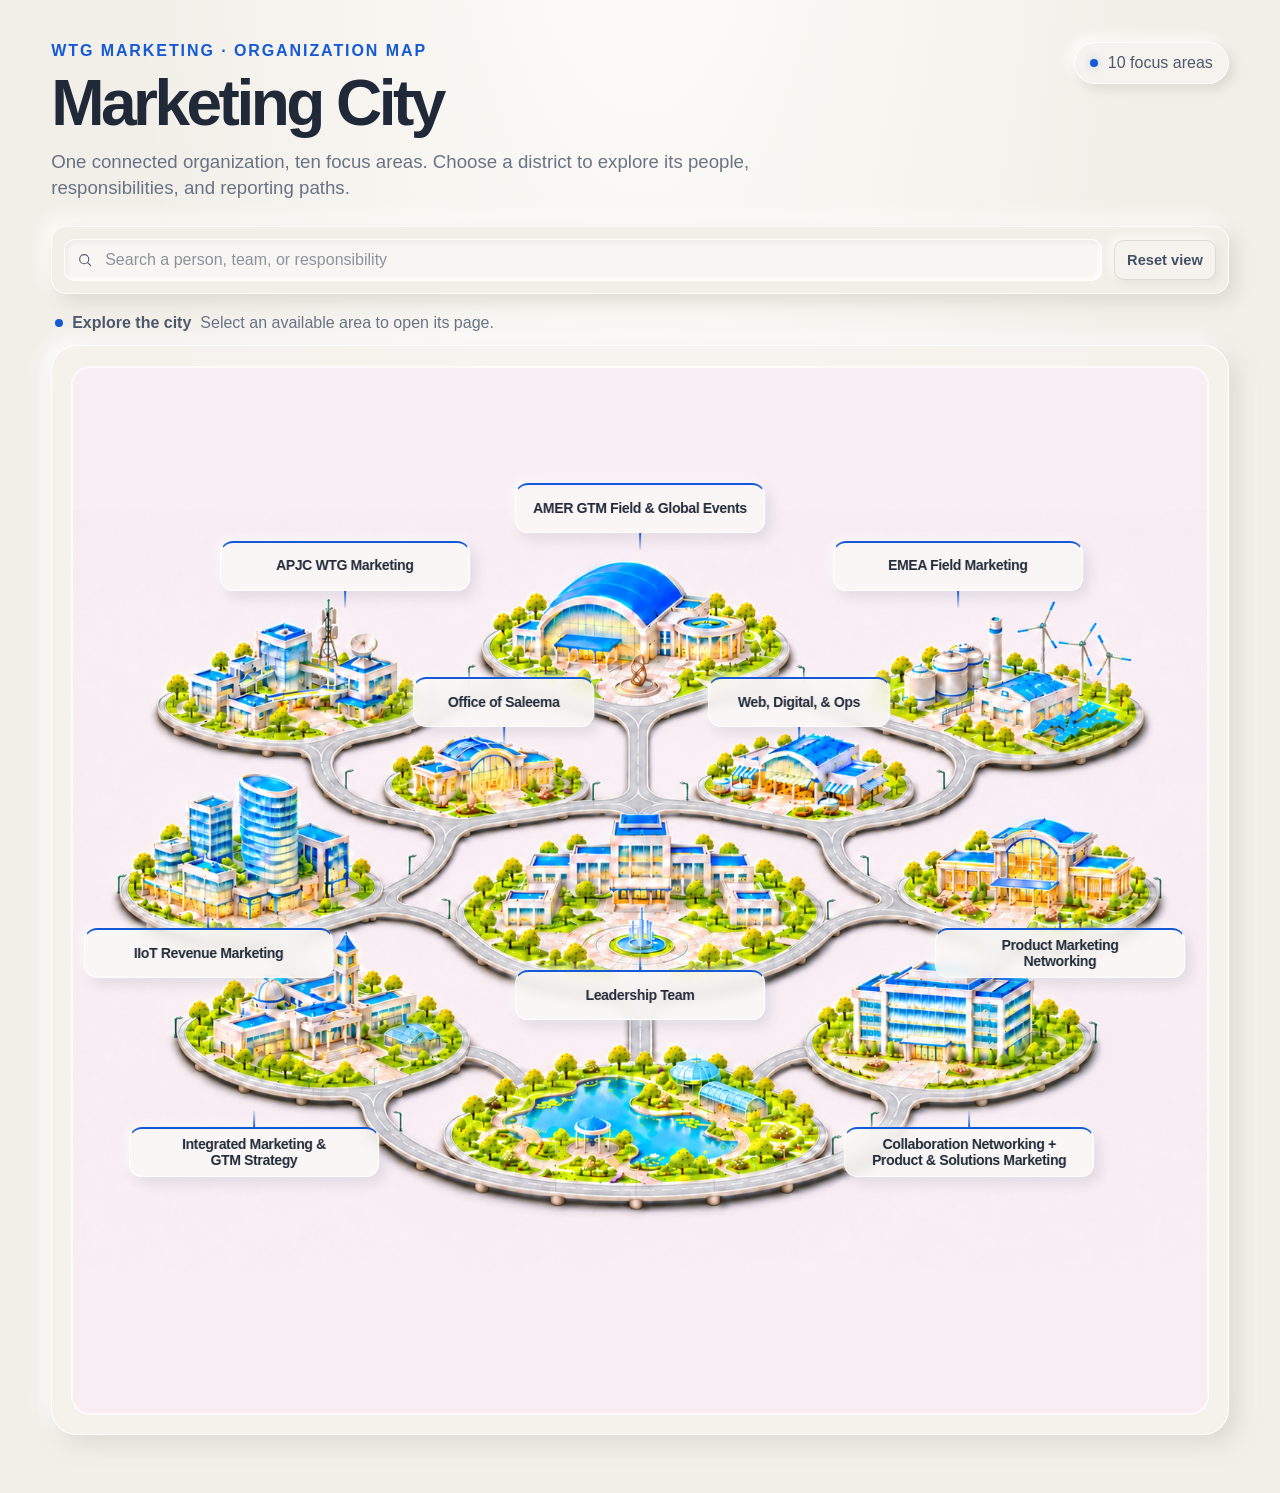
==== commit cb83cd0d: "Add files via upload" ====
--- a/index.html
+++ b/index.html
@@ -62,7 +62,7 @@
     .city-empty-state { display: none; margin: 16px 0 0; padding: 24px; color: var(--muted); text-align: center; border: 1px dashed #c9c6c0; border-radius: 14px; }
     .district-card.search-hidden { display: none; }
     .city-shell { padding: clamp(12px, 1.5vw, 22px); border: 1px solid rgba(255,255,255,.96); border-radius: 26px; background: rgba(246,243,238,.78); box-shadow: 8px 8px 20px rgba(204,200,193,.55), -7px -7px 20px rgba(255,255,255,.92); }
-    .city-map { position: relative; min-height: 850px; height: min(1100px, 82vw); overflow: hidden; border: 1px solid rgba(255,255,255,.88); border-radius: 19px; isolation: isolate; background: #f3ecef; }
+    .city-map { position: relative; min-height: 850px; height: min(1100px, 82vw); overflow: hidden; border: 1px solid rgba(255,255,255,.88); border-radius: 19px; isolation: isolate; background: #F9EEF4; }
     .city-art { position: absolute; inset: 0; z-index: 0; display: block; width: 100%; height: 100%; object-fit: contain; }
     .city-map::before { display: none; }
     .city-map::after { position: absolute; z-index: 4; inset: 0; border: 1px solid rgba(255,255,255,.62); border-radius: inherit; pointer-events: none; content: ""; }
@@ -71,19 +71,19 @@
     .map-sign { --sign-accent: var(--blue); }
     .district-card:hover, .district-card:focus-visible, .district-card.is-active { z-index: 3; transform: translate(-50%, calc(-50% - 5px)); outline: none; border-color: #c6d6f4; background: rgba(255,254,252,.98); box-shadow: 9px 13px 24px rgba(46,66,103,.2), 0 0 0 3px rgba(21,89,214,.12); }
     .district-card:focus-visible { outline: 2px solid var(--blue); outline-offset: 3px; }
-    .district-card::after { position: absolute; top: calc(100% + 1px); left: 50%; width: 2px; height: 17px; transform: translateX(-50%); background: linear-gradient(var(--sign-accent), rgba(119,139,170,.18)); content: ""; }
+    .district-card::after { position: absolute; top: calc(100% + 1px); left: var(--arrow-x, 50%); width: 2px; height: 17px; transform: translateX(-50%); background: linear-gradient(var(--sign-accent), rgba(119,139,170,.18)); content: ""; }
     .district-card[data-arrow="up"]::after { top: auto; bottom: calc(100% + 1px); background: linear-gradient(to top, var(--sign-accent), rgba(119,139,170,.18)); }
     .district-name { display: block; min-width: 0; font-size: 10.5pt; font-weight: 680; line-height: 1.1; letter-spacing: -.025em; }
     .district-card[data-area="01"] { --left: 24%; --top: 19%; }
-    .district-card[data-area="02"] { --left: 50%; --top: 16.5%; }
+    .district-card[data-area="02"] { --left: 50%; --top: 13.5%; }
     .district-card[data-area="03"] { --left: 78%; --top: 19%; }
     .district-card[data-area="04"] { --left: 12%; --top: 56%; }
-    .district-card[data-area="05"] { --left: 16%; --top: 72%; }
+    .district-card[data-area="05"] { --left: 16%; --top: 75%; }
     .district-card[data-area="06"] { --left: 64%; --top: 32%; width: clamp(180px, 16%, 200px); }
     .district-card[data-area="07"] { --left: 87%; --top: 56%; }
-    .district-card[data-area="08"] { --left: 79%; --top: 72%; }
+    .district-card[data-area="08"] { --left: 79%; --top: 75%; }
     .map-sign[data-sign="office-saleema"] { --left: 38%; --top: 32%; width: clamp(180px, 16%, 200px); }
-    .map-sign[data-sign="leadership"] { --left: 51%; --top: 63%; }
+    .map-sign[data-sign="leadership"] { --left: 50%; --top: 60%; }
     .district-card.is-active { --sign-accent: var(--blue); }
     @media (max-width: 1000px) {
       .page { width: min(100% - 36px, 1800px); }
@@ -95,7 +95,7 @@
       .masthead { flex-direction: column; gap: 16px; }
       .city-toolbar { flex-wrap: wrap; }
       .city-search-wrap { flex-basis: 100%; }
-      .city-map { display: grid; height: auto; min-height: 0; grid-template-columns: repeat(2, minmax(0, 1fr)); gap: 10px; overflow: visible; padding: 10px; background: #f3ecef; }
+      .city-map { display: grid; height: auto; min-height: 0; grid-template-columns: repeat(2, minmax(0, 1fr)); gap: 10px; overflow: visible; padding: 10px; background: #F9EEF4; }
       .city-art { position: relative; z-index: 0; grid-column: 1 / -1; width: calc(100% + 20px); height: auto; margin: -10px -10px 4px; object-fit: contain; border-radius: 12px; }
       .district-card { position: relative; top: auto !important; left: auto !important; width: auto; min-height: 60px; padding: 8px 10px; transform: none; }
       .district-card[data-area="05"], .district-card[data-area="07"], .district-card[data-area="08"] { width: auto; }
@@ -147,7 +147,7 @@
     <p class="explore-hint"><span class="hint-dot" aria-hidden="true"></span><strong>Explore the city</strong><span>Select an available area to open its page.</span></p>
     <section class="city-shell" aria-label="Marketing organization city map">
       <div class="city-map" id="cityMap">
-        <img class="city-art" src="assets/marketing-city-final.png" alt="A warm ivory and cobalt isometric miniature city with landscaped districts and elevated roads">
+        <img class="city-art" src="assets/marketing-city-final-v2.png" alt="A warm ivory and cobalt isometric miniature city with landscaped districts and elevated roads">
         <a class="district-card is-ready map-sign" data-sign="office-saleema" href="office-of-saleema.html"><strong class="district-name">Office of Saleema</strong></a>
         <a class="district-card is-ready map-sign" data-sign="leadership" data-arrow="up" href="gtm-growth-marketing-leadership-team.html"><strong class="district-name">Leadership Team</strong></a>
         <a class="district-card is-ready" data-area="01" data-search="APJC WTG Marketing — Team Map Back to Marketing City APJC WTG Marketing Team FY27 Meet the APJC marketing team, explore its regional focus areas, and find the right person to connect with. FTE Contractor SOW × Reset view Saleema Syed VP, GTM &amp; Growth Marketing Collab · Networking · Infra · IIoT FTE Leadership support Kendys Carrizo Executive Assistant FTE Savannah Ober Chief of Staff FTE APJC WTG Marketing Chris Bowman Sr Director of Marketing APJC FTE Focus areas Regional Product &amp; Solutions Marketing ZL Zijin Lim Regional Product &amp; Solutions Marketing Leader · APJC · CO/EN FTE RW Roslyn Wong Intelligent Workplaces Marketing Manager · APJC · IWE FTE CY Cindy Yeo Collaboration Marketing Manager (Suite &amp; CX) · APJC · CO Contractor SS Shelley Staub Networking Marketing Manager · APJC · EN Contractor India Marketing &amp; Demand Centre SP Srisha Permude India Marketing and Demand Centre Manager · APJC FTE Demand generation &amp; operations SS Sumeet Singh APJC LDR Manager · Lead Development Team SOW YP Yamini Prashar Lead Development Rep · APJC CX / Calling / Suite SOW VK Vibha Khosla Lead Development Rep · APJC CX / Calling / Suite SOW SS Shristi Singh APJC Ops and lead acceleration SOW SK Sanjana Kumari Lead Development Rep · APJC CX / Calling / Suite SOW NS Nikita Singh CX / EN Events lead SOW MK Manish Kumar Lead Development Rep · APJC IW SOW Japan Marketing AY Aiko Yasuda Japan Marketing Manager FTE ANZ Marketing TB TBH ANZ Marketing Manager Open headcount Asia Field Marketing YM Yukako Muramatsu Asia Field Marketing Manager (GC / KR / ASEAN) Contractor No people match that search. Team map · Return to Marketing City" href="apjc-wtg-marketing.html"><strong class="district-name">APJC WTG Marketing</strong></a>
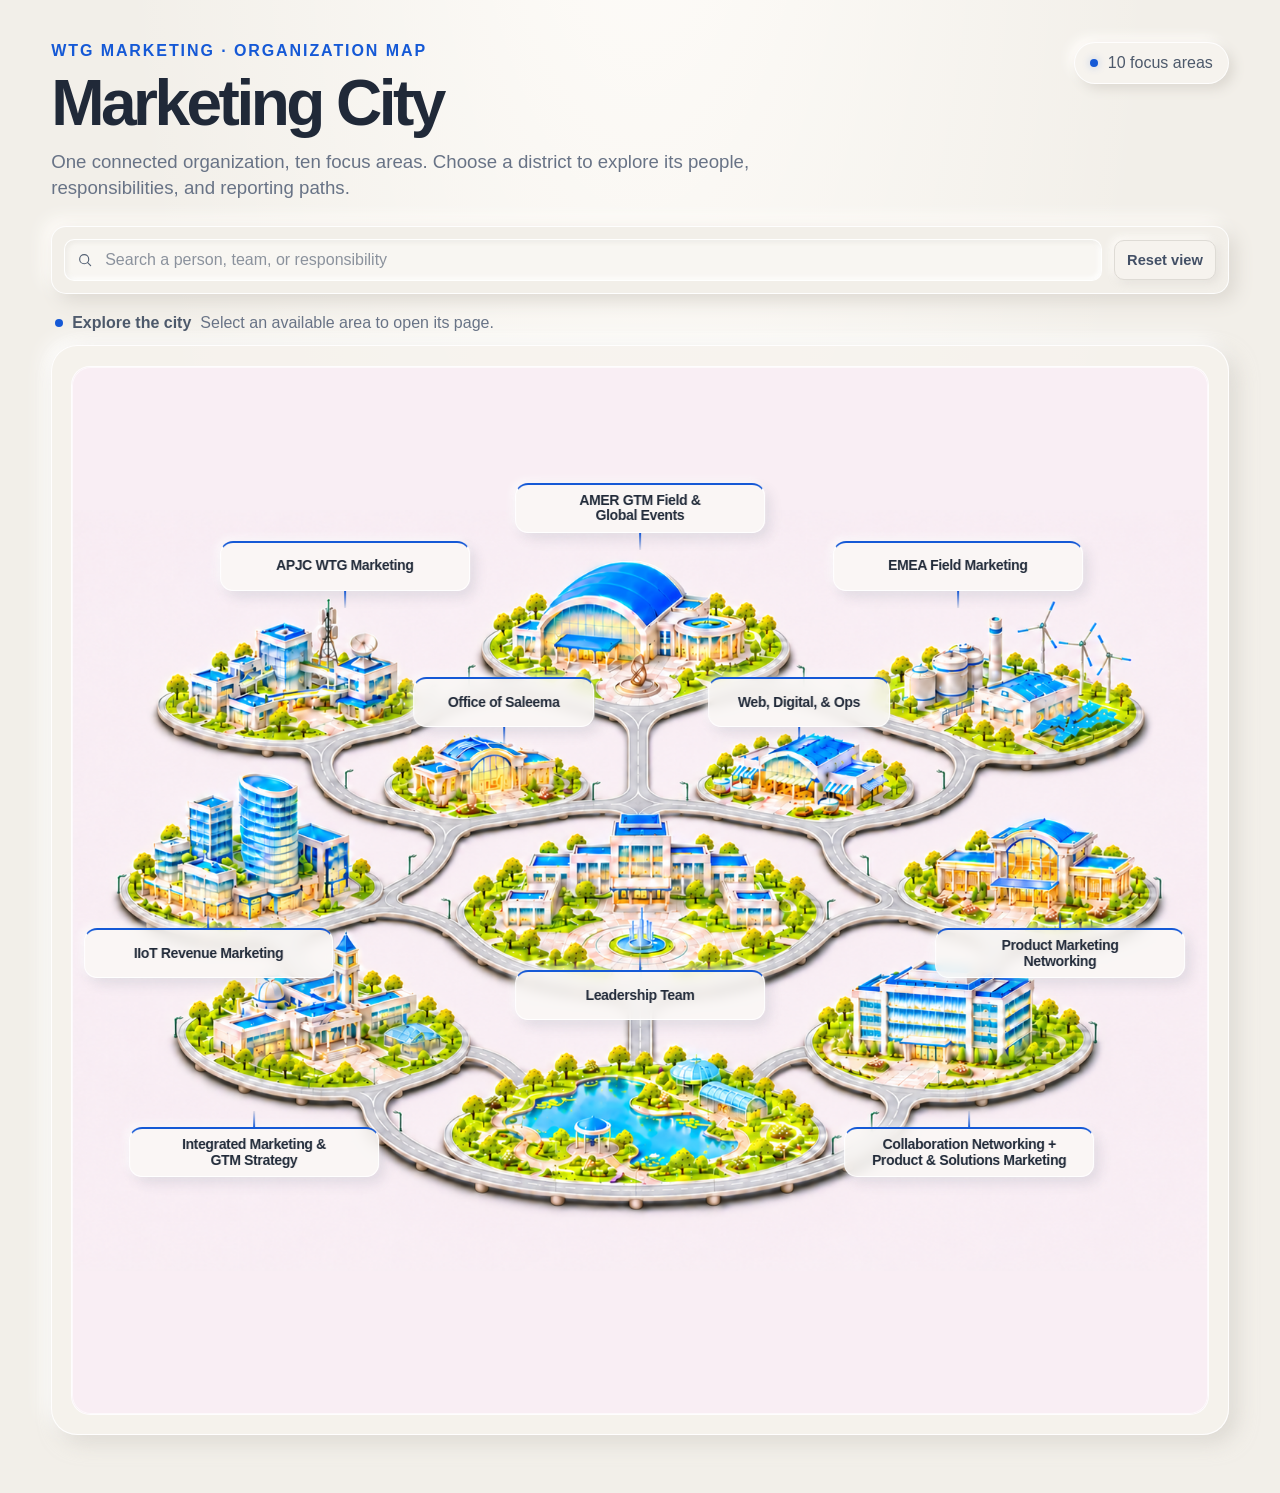
==== commit a8878c87: "Add files via upload" ====
--- a/index.html
+++ b/index.html
@@ -151,7 +151,7 @@
         <a class="district-card is-ready map-sign" data-sign="office-saleema" href="office-of-saleema.html"><strong class="district-name">Office of Saleema</strong></a>
         <a class="district-card is-ready map-sign" data-sign="leadership" data-arrow="up" href="gtm-growth-marketing-leadership-team.html"><strong class="district-name">Leadership Team</strong></a>
         <a class="district-card is-ready" data-area="01" data-search="APJC WTG Marketing — Team Map Back to Marketing City APJC WTG Marketing Team FY27 Meet the APJC marketing team, explore its regional focus areas, and find the right person to connect with. FTE Contractor SOW × Reset view Saleema Syed VP, GTM &amp; Growth Marketing Collab · Networking · Infra · IIoT FTE Leadership support Kendys Carrizo Executive Assistant FTE Savannah Ober Chief of Staff FTE APJC WTG Marketing Chris Bowman Sr Director of Marketing APJC FTE Focus areas Regional Product &amp; Solutions Marketing ZL Zijin Lim Regional Product &amp; Solutions Marketing Leader · APJC · CO/EN FTE RW Roslyn Wong Intelligent Workplaces Marketing Manager · APJC · IWE FTE CY Cindy Yeo Collaboration Marketing Manager (Suite &amp; CX) · APJC · CO Contractor SS Shelley Staub Networking Marketing Manager · APJC · EN Contractor India Marketing &amp; Demand Centre SP Srisha Permude India Marketing and Demand Centre Manager · APJC FTE Demand generation &amp; operations SS Sumeet Singh APJC LDR Manager · Lead Development Team SOW YP Yamini Prashar Lead Development Rep · APJC CX / Calling / Suite SOW VK Vibha Khosla Lead Development Rep · APJC CX / Calling / Suite SOW SS Shristi Singh APJC Ops and lead acceleration SOW SK Sanjana Kumari Lead Development Rep · APJC CX / Calling / Suite SOW NS Nikita Singh CX / EN Events lead SOW MK Manish Kumar Lead Development Rep · APJC IW SOW Japan Marketing AY Aiko Yasuda Japan Marketing Manager FTE ANZ Marketing TB TBH ANZ Marketing Manager Open headcount Asia Field Marketing YM Yukako Muramatsu Asia Field Marketing Manager (GC / KR / ASEAN) Contractor No people match that search. Team map · Return to Marketing City" href="apjc-wtg-marketing.html"><strong class="district-name">APJC WTG Marketing</strong></a>
-        <a class="district-card is-ready" data-area="02" data-search="AMER GTM Field &amp; Global Events — Team Map Back to Marketing City AMER GTM Field &amp; Global Events Meet the field marketing and global events teams supporting regional programs and customer experiences. FTE Contractor Open headcount × Reset view Saleema Syed VP, GTM &amp; Growth Marketing Collab · Networking · Infra · IIoT FTE Leadership support Kendys Carrizo Executive Assistant FTE Savannah Ober Chief of Staff FTE AMER GTM Field &amp; Global Events JB Julie Berg Director, AMER GTM Field &amp; Global Events FTE Focus areas AMER Field Marketing Bailee Marcum Leader, AMER Field Marketing FTE Team Julia Hart Digital, ABX &amp; Partner Lead FTE Taylor Uptagrafft Strategic Program Lead FTE Ileana Flores Regional Execution Lead FTE AA Adesuwa Avere Operations Coordinator Contractor Field Marketing Samantha Johnson Lead, Field Marketing FTE Regional Field Marketing Hayley Miller Field Marketing Manager FTE Marketing Programs Russ LaFleur Marketing Manager FTE Marketing Programs Ashley Taylor Marketing Manager FTE AH Anne Heitman Marketing Manager Contractor EP Elizabeth Prince Marketing Manager Contractor Global Events Lisa Vogel Leader, Global Events Manager FTE Team OH Open Headcount Global Events Manager · Sponsorships &amp; Partner Conferences Open headcount Joanna Johnson Global Events Manager FTE Yvonne deFuria Global Events Manager FTE Marketing Programs JP Joe Panzarella Marketing Manager Contractor Global Events Brittany Lewis Global Events Manager FTE No people match that search. Team map · Return to Marketing City" href="amer-gtm-field-global-events.html"><strong class="district-name">AMER GTM Field &amp; Global Events</strong></a>
+        <a class="district-card is-ready" data-area="02" data-search="AMER GTM Field &amp; Global Events — Team Map Back to Marketing City AMER GTM Field &amp; Global Events Meet the field marketing and global events teams supporting regional programs and customer experiences. FTE Contractor Open headcount × Reset view Saleema Syed VP, GTM &amp; Growth Marketing Collab · Networking · Infra · IIoT FTE Leadership support Kendys Carrizo Executive Assistant FTE Savannah Ober Chief of Staff FTE AMER GTM Field &amp; Global Events JB Julie Berg Director, AMER GTM Field &amp; Global Events FTE Focus areas AMER Field Marketing Bailee Marcum Leader, AMER Field Marketing FTE Team Julia Hart Digital, ABX &amp; Partner Lead FTE Taylor Uptagrafft Strategic Program Lead FTE Ileana Flores Regional Execution Lead FTE AA Adesuwa Avere Operations Coordinator Contractor Field Marketing Samantha Johnson Lead, Field Marketing FTE Regional Field Marketing Hayley Miller Field Marketing Manager FTE Marketing Programs Russ LaFleur Marketing Manager FTE Marketing Programs Ashley Taylor Marketing Manager FTE AH Anne Heitman Marketing Manager Contractor EP Elizabeth Prince Marketing Manager Contractor Global Events Lisa Vogel Leader, Global Events Manager FTE Team OH Open Headcount Global Events Manager · Sponsorships &amp; Partner Conferences Open headcount Joanna Johnson Global Events Manager FTE Yvonne deFuria Global Events Manager FTE Marketing Programs JP Joe Panzarella Marketing Manager Contractor Global Events Brittany Lewis Global Events Manager FTE No people match that search. Team map · Return to Marketing City" href="amer-gtm-field-global-events.html"><strong class="district-name">AMER GTM Field &amp;<br>Global Events</strong></a>
         <a class="district-card is-ready" data-area="03" data-search="EMEA Field Marketing — Team Map Back EMEA Field Marketing Meet the people behind EMEA Field Marketing, explore the focus areas, and find the right person for a question. 18 people · 5 focus areas FTE Contractor Maternity Leave Search people and responsibilities × Select a person to open their profile Reset view Saleema Syed VP, GTM &amp; Growth Marketing Collab · Networking · Infra · IIoT Leadership support Kendys Carrizo Executive Assistant Savannah Ober Chief of Staff EMEA Field Marketing Blossom Furtado Director Marketing, WTG Focus areas Click a person to view responsibilities and reporting path Collab Field &amp; Partner Marketing Natasha Patel MEA WTG Marketing Lead FTE MM Magali Mitaux South WTG Marketing Lead FTE NJ Nicholo Jallores Collaboration Marketing Manager FTE TG Tash Gardner UK&amp;I WTG Marketing Lead FTE NL Natalia Lysenko Germany &amp; North WTG Marketing Lead FTE TM Tijana Marjanovic WTG Events Manager Contractor EN Product Events Team Amy Newton Devices, CX, MSFT &amp; Networking Marketing Lead Maternity Leave KS Katie Sneddon WTG Events Manager FTE GH Gillian Harris (Mat Cover) Senior Marketing Manager Contractor MM Marie Morkeh-Yamson Networking Events Manager Contractor JC Joanna Cappalonga Networking Events Manager Contractor IWE Field Marketing YS Yashi Singh IWE Events Manager Contractor Demand Generation Rachel Parkins Collaboration Marketing Manager Maternity Leave PMO AP Alisha Pinto WTG Marketing Operations Manager FTE No matches. Try a person, team, or responsibility. People directory SS Person name Responsibilities Reporting path Who to contact Contact details aren’t included in this sample. Use the reporting path above to find the next person to ask." href="emea-field-marketing.html"><strong class="district-name">EMEA Field Marketing</strong></a>
         <a class="district-card is-ready" data-area="04" data-search="IIoT Revenue Marketing — Team Map Back IIoT Revenue Marketing A clear view of the people, teams, and responsibilities behind Revenue Marketing. Select anyone to see what they do and where to go with a question. 10 people · 4 focus areas FTE Contractor Search people and responsibilities × Select a person to open their profile Reset view Saleema Syed VP, GTM &amp; Growth Marketing Collab · Networking · Infra · IIoT Leadership support Kendys Carrizo Executive Assistant Savannah Ober Chief of Staff IIoT Revenue Marketing Olivia Vickers Revenue Marketing Leader, IIoT · Leads four focus areas FTE Focus areas Click a person to view responsibilities and reporting path Digital &amp; Physical Events CG Christina Gonzalez Event Marketing Contractor SEO / AEO JM Jennifer McHugh Customer Marketing FTE Social, Creative, Brand SS Savanna Simmank Brand Marketing FTE Email Campaigns, ABM, SalesConnect TE Tory Elliot Lifecycle Marketing FTE SN Sunilkumar Nejakar Digital Marketing Manager Contractor BW Bridget Wald Digital Marketing Manager Contractor No matches. Try a person, team, or responsibility. People directory SS Person name Responsibilities Reporting path Who to contact Contact details aren’t included in this sample. Use the reporting path above to find the next person to ask." data-arrow="up" href="iiot-revenue-marketing.html"><strong class="district-name">IIoT Revenue Marketing</strong></a>
         <a class="district-card is-ready" data-area="05" data-search="Integrated Marketing &amp; GTM Strategy — Team Map Back to Marketing City Integrated Marketing &amp; GTM Strategy Explore the teams shaping integrated campaigns, marketing strategy, global programs, and go-to-market execution. FTE Contractor × Reset view Saleema Syed VP, GTM &amp; Growth Marketing Collab · Networking · Infra · IIoT FTE Leadership support Kendys Carrizo Executive Assistant FTE Savannah Ober Chief of Staff FTE Integrated Marketing &amp; GTM Strategy Ian Michiels Sr. Director, WTG Marketing Strategy &amp; GTM Execution FTE Leadership support VG Vanessa Garcia Executive Assistant Contractor Focus areas Collaboration Global Integrated &amp; ABM RR Robyn Rawlings Sr. Director, Campaigns, Content &amp; Performance Marketing FTE Content &amp; Campaigns DS Derek Stevens Marketing Manager FTE CB Caitlin Barrett Marketing Manager FTE IT Irina Triplett Webinar Program Contractor LY Lisa Young Copy Editor / Writer Contractor Performance Marketing CM Cristal Marquez Marketing Manager FTE KC Kristin Cowhey Adoption Programs, User Group &amp; Experts FTE Global ABX &amp; SDRs JC Joyce Chuang Director, Marketing FTE TK Tina Kuan Leader, Marketing FTE MN Mark Neath Leader, Business Development FTE TC Tim Colegate-Smith Business Development Manager FTE JF John Ferreira Business Development Manager FTE DF Donnell Fields Business Development Manager Contractor TB TBH Business Development Manager Contractor BH Bruce Hayes Program Lead (CTO) Contractor DK Dominika Karpiuk Business Development Rep (CTO) Contractor PT Paul Trauberman Business Development Rep (CTO) Contractor WH Warrne Ham Business Development Rep (CTO) Contractor WTG Marketing Strategy &amp; PMO PMO NC Nidhima Chadha Project / Program Management FTE LN Laura Nelson Project / Program Management Contractor Strategy &amp; GTM Networking PMM &amp; Central Marketing Liaison AP Andrew Pearson Director, Marketing FTE Infra GTM Strategy No people match that search. Team map · Return to Marketing City" data-arrow="up" href="integrated-marketing-gtm-strategy.html"><strong class="district-name">Integrated Marketing &amp;<br>GTM Strategy</strong></a>
--- a/assets/layout-fixes.css
+++ b/assets/layout-fixes.css
@@ -159,6 +159,8 @@
 .directory-avatar img,.profile-avatar img,.manager-avatar img{display:block;width:100%;height:100%;border-radius:inherit;object-fit:cover;object-position:center top;filter:grayscale(1)}
 .avatar:has(>img),.directory-avatar:has(>img),.profile-avatar:has(>img),.manager-avatar:has(>img){position:relative;overflow:hidden;padding:0!important;border:0!important;background:transparent!important;box-shadow:none!important}
 .avatar:has(>img)>img,.directory-avatar:has(>img)>img,.profile-avatar:has(>img)>img,.manager-avatar:has(>img)>img{position:absolute;inset:0;width:100%;height:100%;max-width:none;border:0;border-radius:50%;object-fit:cover;object-position:center top;filter:grayscale(1)}
+.avatar:has(>img[src$="meghana-dayananda.jpeg"],>img[src$="chris-bowman.jpg"],>img[src$="srisha-permude.jpeg"],>img[src$="natasha-patel.jpeg"],>img[src$="tim-colegate-smith.jpeg"],>img[src$="mark-neath.jpeg"],>img[src$="sam-watson.jpeg"],>img[src$="manu-parhar.jpeg"],>img[src$="jamie-bissonnette.jpeg"],>img[src$="dan-gallant.jpeg"],>img[src$="karen-hobert.jpeg"],>img[src$="dana-ciarlariello.jpeg"],>img[src$="miriam-kung.jpeg"]){background:#f8f6f2!important}
+.avatar:has(>img[src$="meghana-dayananda.jpeg"],>img[src$="chris-bowman.jpg"],>img[src$="srisha-permude.jpeg"],>img[src$="natasha-patel.jpeg"],>img[src$="tim-colegate-smith.jpeg"],>img[src$="mark-neath.jpeg"],>img[src$="sam-watson.jpeg"],>img[src$="manu-parhar.jpeg"],>img[src$="jamie-bissonnette.jpeg"],>img[src$="dan-gallant.jpeg"],>img[src$="karen-hobert.jpeg"],>img[src$="dana-ciarlariello.jpeg"],>img[src$="miriam-kung.jpeg"])>img{object-fit:contain!important;object-position:center!important;transform:scale(.76)}
 
 /* Use the EMEA page gutter consistently across the home page and every team page. */
 main.page,
